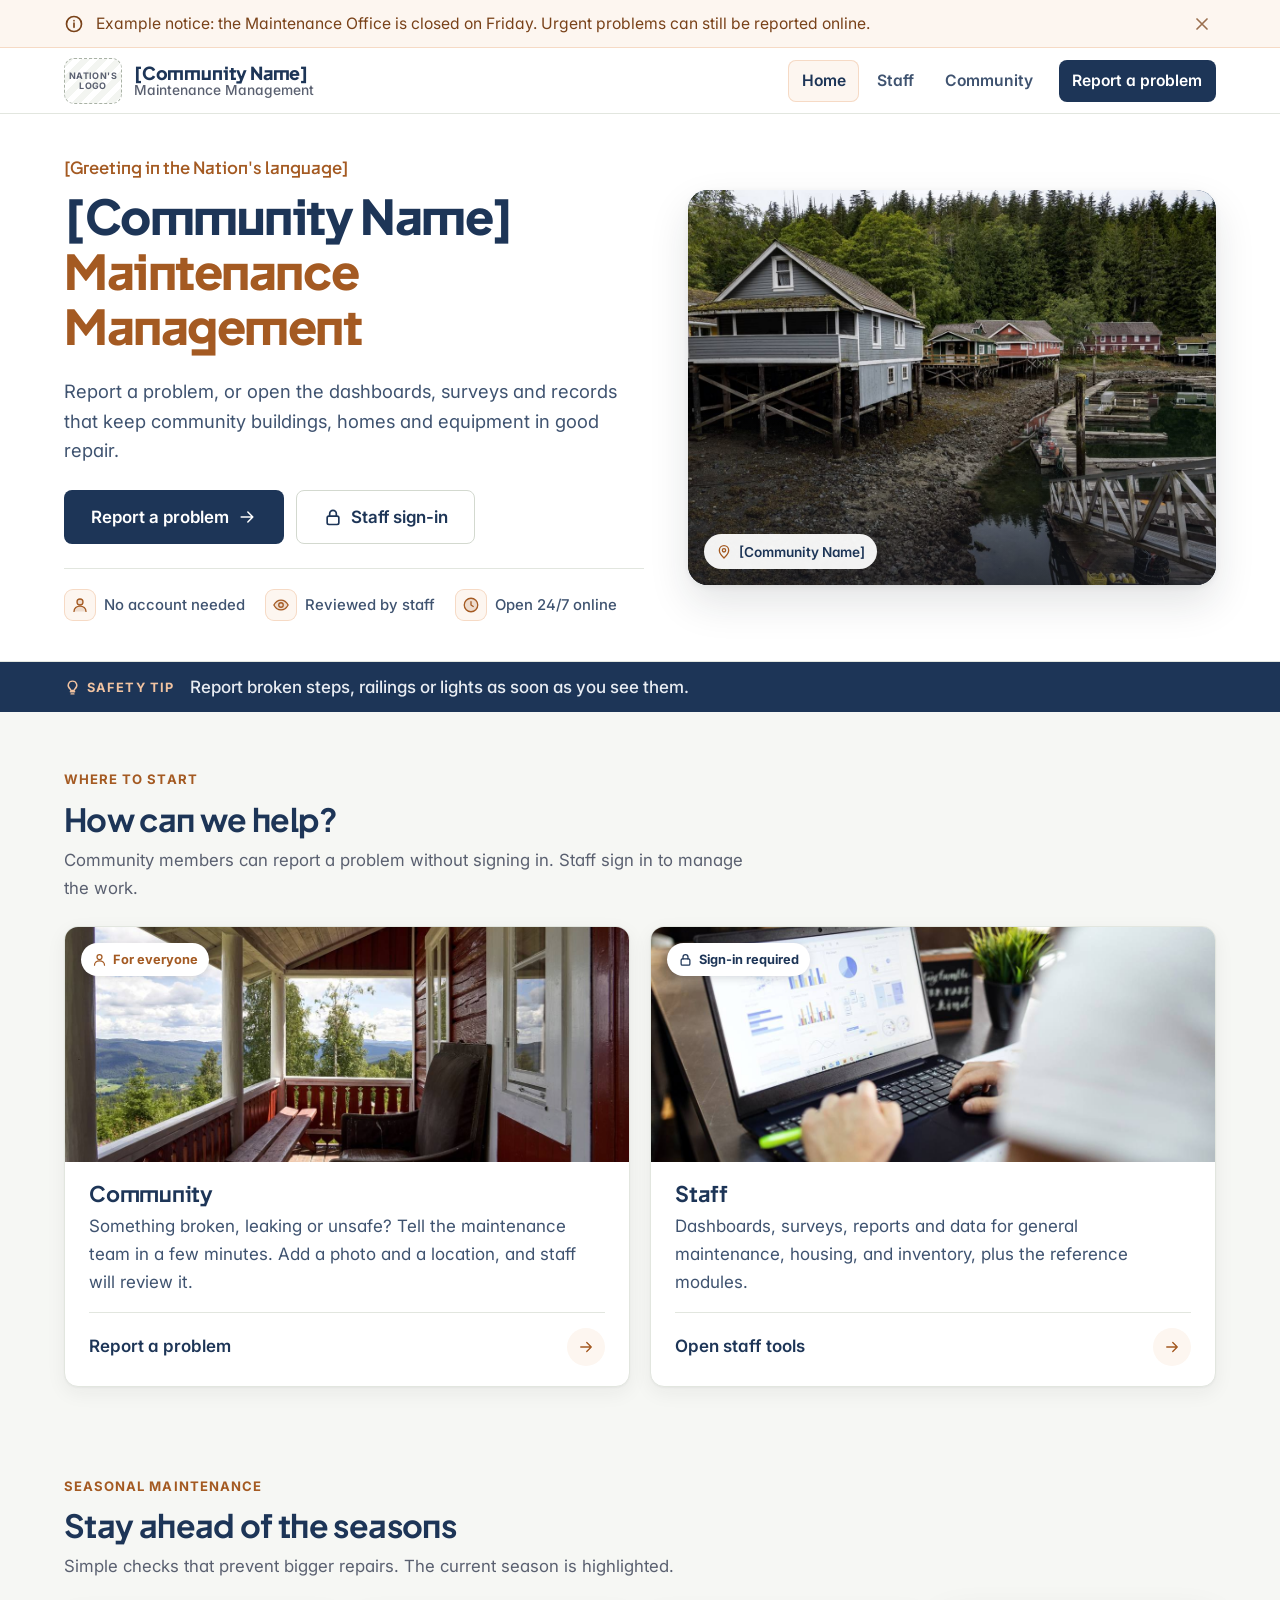
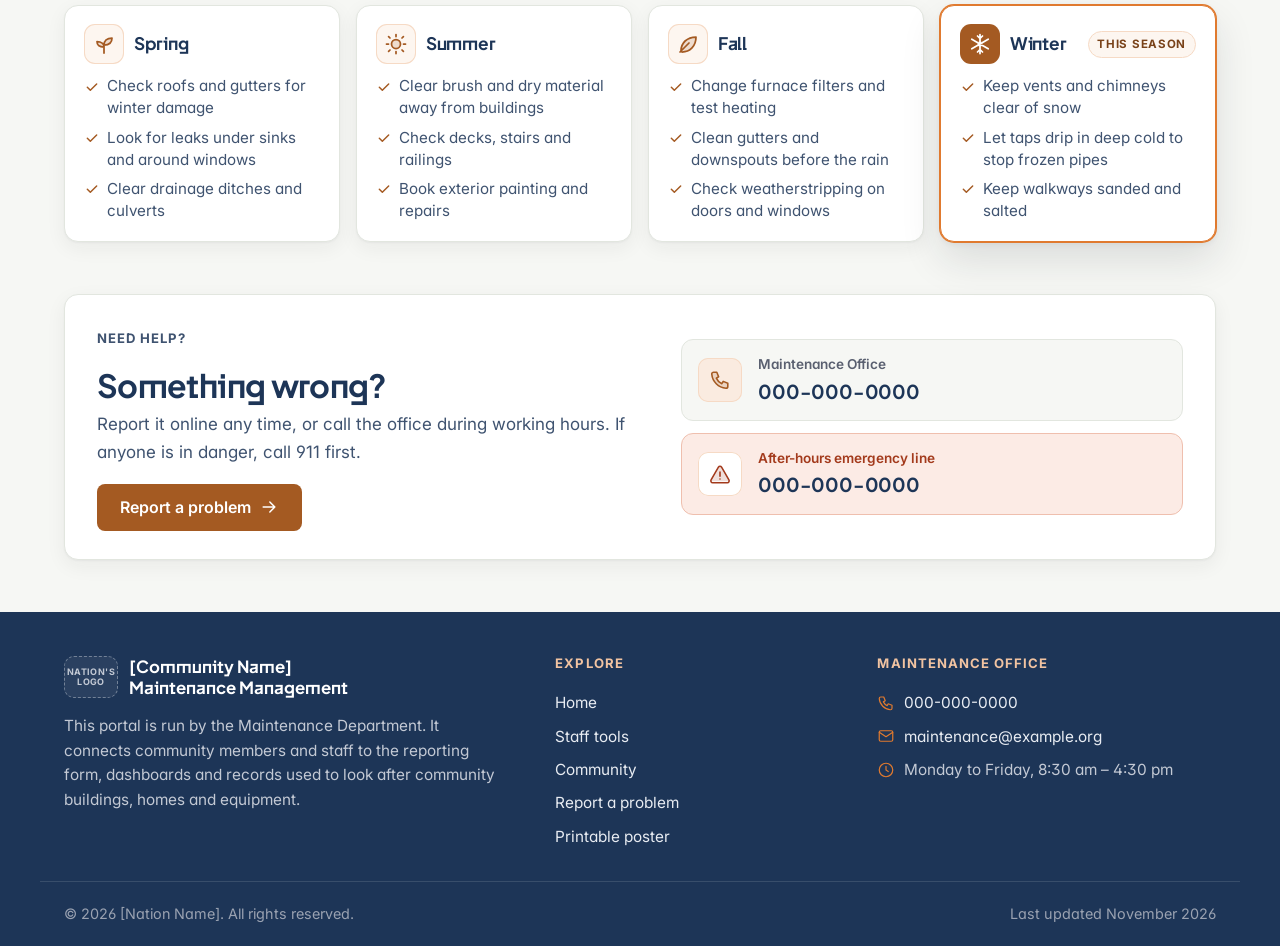
==== index.html @ e3f9cce1 "Add files via upload" ====
<!DOCTYPE html>
<html lang="en-CA">
<head>
  <meta charset="utf-8">
  <meta name="viewport" content="width=device-width, initial-scale=1">
  <title>[Community Name] Maintenance Management | [Nation Name]</title>
  <meta name="description" content="Report a problem, or open the maintenance dashboards, surveys and records.">
  <meta name="theme-color" content="#1d3557">
  <meta property="og:type" content="website">
  <meta property="og:title" content="[Community Name] Maintenance Management | [Nation Name]">
  <meta property="og:description" content="Report a problem, or open the maintenance dashboards, surveys and records.">
  <meta property="og:image" content="images/og.png">
  <meta name="twitter:card" content="summary_large_image">
  <link rel="preconnect" href="https://fonts.googleapis.com">
  <link rel="preconnect" href="https://fonts.gstatic.com" crossorigin>
  <link href="https://fonts.googleapis.com/css2?family=Inter:wght@400;500;600;700&family=Plus+Jakarta+Sans:wght@600;700;800&display=swap" rel="stylesheet">
  <link rel="icon" type="image/svg+xml" href="images/favicon.svg">
  <link rel="icon" type="image/png" sizes="32x32" href="images/favicon-32.png">
  <link rel="apple-touch-icon" href="images/apple-touch-icon.png">
  <link rel="manifest" href="manifest.webmanifest">
  <meta name="apple-mobile-web-app-capable" content="yes">
  <meta name="apple-mobile-web-app-title" content="Maintenance">
  <link rel="stylesheet" href="css/style.css?v=3">
  <script src="js/config.js?v=3"></script>
  <script src="js/brand.js?v=1"></script>
</head>
<body>
<a class="skip" href="#main">Skip to content</a>
<div id="notice" class="notice" role="status" hidden>
  <div class="wrap"><svg class="icon" viewBox="0 0 24 24" width="20" height="20" fill="none" stroke="currentColor" stroke-width="2" stroke-linecap="round" stroke-linejoin="round" aria-hidden="true"><circle cx="12" cy="12" r="9"/><path d="M12 11v5M12 8v.01"/></svg><span class="notice-text"></span><a class="notice-more" href="#">More details</a><button class="notice-close" type="button" aria-label="Close notice"><svg class="icon" viewBox="0 0 24 24" width="18" height="18" fill="none" stroke="currentColor" stroke-width="2" stroke-linecap="round" stroke-linejoin="round" aria-hidden="true"><path d="M6 6l12 12M18 6L6 18"/></svg></button></div>
</div>
<header class="site-header">
  <div class="header-inner">
    <a class="brand" href="index.html"><span class="logo-slot" data-logo><span>Nation's<br>logo</span></span><span class="brand-text"><strong data-site="community">[Community Name]</strong><small data-site="siteName">Maintenance Management</small></span></a>
    <nav class="nav" id="site-nav" aria-label="Main">
      <a href="index.html" aria-current="page">Home</a><a href="staff.html">Staff</a><a href="community.html">Community</a>
      <a class="nav-report" href="#" data-report>Report a problem</a>
    </nav>
    <button class="nav-toggle" aria-controls="site-nav" aria-expanded="false"><svg class="icon" viewBox="0 0 24 24" width="20" height="20" fill="none" stroke="currentColor" stroke-width="2" stroke-linecap="round" stroke-linejoin="round" aria-hidden="true"><path d="M4 7h16M4 12h16M4 17h16"/></svg>Menu</button>
  </div>
</header>
<main id="main">
<section class="hero">
  <div class="wrap hero-grid">
    <div>
      <p class="greeting" data-site="greeting" data-optional="greeting"></p>
      <h1><span data-site="community">[Community Name]</span> <span class="accent" data-site="siteName">Maintenance Management</span></h1>
      <p class="lead">Report a problem, or open the dashboards, surveys and records that keep community buildings, homes and equipment in good repair.</p>
      <div class="hero-actions">
        <a class="btn btn-lg" href="community.html">Report a problem <svg class="icon" viewBox="0 0 24 24" width="18" height="18" fill="none" stroke="currentColor" stroke-width="1.8" stroke-linecap="round" stroke-linejoin="round" aria-hidden="true"><path d="M5 12h14M13 6l6 6-6 6"/></svg></a>
        <a class="btn btn-outline btn-lg" href="staff.html"><svg class="icon" viewBox="0 0 24 24" width="16" height="16" fill="none" stroke="currentColor" stroke-width="2" stroke-linecap="round" stroke-linejoin="round" aria-hidden="true"><rect x="5" y="11" width="14" height="10" rx="2"/><path d="M8 11V8a4 4 0 0 1 8 0v3"/></svg> Staff sign-in</a>
      </div>
      <ul class="hero-meta">
        <li><span class="mi"><svg class="icon duo" viewBox="0 0 24 24" width="18" height="18" fill="none" stroke="currentColor" stroke-width="1.75" stroke-linecap="round" stroke-linejoin="round" aria-hidden="true"><g class="duo-fill" fill="currentColor" stroke="none"><circle cx="12" cy="8" r="4"/><path d="M4 20.5c0-4.1 3.6-7 8-7s8 2.9 8 7z"/></g><circle cx="12" cy="8" r="4"/><path d="M4 20.5c0-4.1 3.6-7 8-7s8 2.9 8 7"/></svg></span>No account needed</li>
        <li><span class="mi"><svg class="icon duo" viewBox="0 0 24 24" width="18" height="18" fill="none" stroke="currentColor" stroke-width="1.75" stroke-linecap="round" stroke-linejoin="round" aria-hidden="true"><g class="duo-fill" fill="currentColor" stroke="none"><path d="M2.5 12S6 5.5 12 5.5 21.5 12 21.5 12 18 18.5 12 18.5 2.5 12 2.5 12z"/></g><path d="M2.5 12S6 5.5 12 5.5 21.5 12 21.5 12 18 18.5 12 18.5 2.5 12 2.5 12z"/><circle cx="12" cy="12" r="3"/></svg></span>Reviewed by staff</li>
        <li><span class="mi"><svg class="icon duo" viewBox="0 0 24 24" width="18" height="18" fill="none" stroke="currentColor" stroke-width="1.75" stroke-linecap="round" stroke-linejoin="round" aria-hidden="true"><g class="duo-fill" fill="currentColor" stroke="none"><circle cx="12" cy="12" r="9"/></g><circle cx="12" cy="12" r="9"/><path d="M12 7.5V12l3 2"/></svg></span>Open 24/7 online</li>
      </ul>
    </div>
    <div class="hero-photo"><img class="slide" src="images/hero-1.jpg" alt="" width="1600" height="900"><img class="slide" src="images/hero-2.jpg" alt="" width="1600" height="900" loading="lazy"><img class="slide" src="images/hero-3.jpg" alt="" width="1600" height="900" loading="lazy"><img class="slide" src="images/hero-4.jpg" alt="" width="1600" height="900" loading="lazy"><img class="slide" src="images/hero-5.jpg" alt="" width="1600" height="900" loading="lazy"><span class="photo-tag"><svg class="icon" viewBox="0 0 24 24" width="16" height="16" fill="none" stroke="currentColor" stroke-width="2" stroke-linecap="round" stroke-linejoin="round" aria-hidden="true"><path d="M12 21s-7-6.2-7-11.5A7 7 0 0 1 19 9.5C19 14.8 12 21 12 21z"/><circle cx="12" cy="9.5" r="2.5"/></svg><span data-site="community">[Community Name]</span></span></div>
  </div>
</section>
<div class="tipbar" aria-live="polite"><div class="wrap ticker"><span class="ticker-label"><svg class="icon" viewBox="0 0 24 24" width="17" height="17" fill="none" stroke="currentColor" stroke-width="2" stroke-linecap="round" stroke-linejoin="round" aria-hidden="true"><path d="M9 18h6M10 21h4M12 3a6 6 0 0 0-3.5 10.9c.6.5 1 1.2 1 2.1h5c0-.9.4-1.6 1-2.1A6 6 0 0 0 12 3z"/></svg> Safety tip</span><span class="ticker-text"></span></div></div>

<section class="section">
  <div class="wrap">
    <div class="section-head">
      <p class="kicker">Where to start</p>
      <h2>How can we help?</h2>
      <p>Community members can report a problem without signing in. Staff sign in to manage the work.</p>
    </div>
    <div class="door-grid">
      <a class="door" href="community.html" data-reveal>
        <div class="door-photo"><img src="images/community.jpg" alt="" width="1200" height="600" loading="lazy"><span class="pill"><svg class="icon" viewBox="0 0 24 24" width="16" height="16" fill="none" stroke="currentColor" stroke-width="2" stroke-linecap="round" stroke-linejoin="round" aria-hidden="true"><circle cx="12" cy="8" r="4"/><path d="M4 21c0-4 3.6-7 8-7s8 3 8 7"/></svg> For everyone</span></div>
        <div class="door-body">
          <h3>Community</h3>
          <p>Something broken, leaking or unsafe? Tell the maintenance team in a few minutes. Add a photo and a location, and staff will review it.</p>
          <span class="door-cta">Report a problem <span class="arrow"><svg class="icon" viewBox="0 0 24 24" width="18" height="18" fill="none" stroke="currentColor" stroke-width="1.8" stroke-linecap="round" stroke-linejoin="round" aria-hidden="true"><path d="M5 12h14M13 6l6 6-6 6"/></svg></span></span>
        </div>
      </a>
      <a class="door" href="staff.html" data-reveal>
        <div class="door-photo"><img src="images/staff.jpg" alt="" width="1200" height="600" loading="lazy"><span class="pill locked"><svg class="icon" viewBox="0 0 24 24" width="16" height="16" fill="none" stroke="currentColor" stroke-width="2" stroke-linecap="round" stroke-linejoin="round" aria-hidden="true"><rect x="5" y="11" width="14" height="10" rx="2"/><path d="M8 11V8a4 4 0 0 1 8 0v3"/></svg> Sign-in required</span></div>
        <div class="door-body">
          <h3>Staff</h3>
          <p>Dashboards, surveys, reports and data for general maintenance, housing, and inventory, plus the reference modules.</p>
          <span class="door-cta">Open staff tools <span class="arrow"><svg class="icon" viewBox="0 0 24 24" width="18" height="18" fill="none" stroke="currentColor" stroke-width="1.8" stroke-linecap="round" stroke-linejoin="round" aria-hidden="true"><path d="M5 12h14M13 6l6 6-6 6"/></svg></span></span>
        </div>
      </a>
    </div>
  </div>
</section>
<section class="section tight">
  <div class="wrap">
    <div class="section-head">
      <p class="kicker">Seasonal maintenance</p>
      <h2>Stay ahead of the seasons</h2>
      <p>Simple checks that prevent bigger repairs. The current season is highlighted.</p>
    </div>
    <div class="season-grid" id="seasons"></div>
  </div>
</section>
<section class="section contact-section">
  <div class="wrap">
    <div class="contact-panel" data-reveal>
      <div>
        <p class="kicker">Need help?</p>
        <h2>Something wrong?</h2>
        <p>Report it online any time, or call the office during working hours. If anyone is in danger, call 911 first.</p>
        <a class="btn btn-green" href="#" data-report>Report a problem <svg class="icon" viewBox="0 0 24 24" width="18" height="18" fill="none" stroke="currentColor" stroke-width="1.8" stroke-linecap="round" stroke-linejoin="round" aria-hidden="true"><path d="M5 12h14M13 6l6 6-6 6"/></svg></a>
      </div>
      <div class="contact-list">
        <a class="call" href="#" data-tel="officePhone"><span class="badge"><svg class="icon duo" viewBox="0 0 24 24" width="22" height="22" fill="none" stroke="currentColor" stroke-width="1.75" stroke-linecap="round" stroke-linejoin="round" aria-hidden="true"><g class="duo-fill" fill="currentColor" stroke="none"><path d="M5 3.5h3.5l2 5-2.5 1.5a11 11 0 0 0 6 6l1.5-2.5 5 2V19a2 2 0 0 1-2 2A17 17 0 0 1 3 5.5a2 2 0 0 1 2-2z"/></g><path d="M5 3.5h3.5l2 5-2.5 1.5a11 11 0 0 0 6 6l1.5-2.5 5 2V19a2 2 0 0 1-2 2A17 17 0 0 1 3 5.5a2 2 0 0 1 2-2z"/></svg></span><span><small data-site="officeLabel">Maintenance Office</small><b class="tel-num">000-000-0000</b></span></a>
        <a class="call urgent" href="#" data-tel="emergencyPhone"><span class="badge"><svg class="icon duo" viewBox="0 0 24 24" width="22" height="22" fill="none" stroke="currentColor" stroke-width="1.75" stroke-linecap="round" stroke-linejoin="round" aria-hidden="true"><g class="duo-fill" fill="currentColor" stroke="none"><path d="M12 3.5L21.5 20h-19z"/></g><path d="M10.3 4.5a2 2 0 0 1 3.4 0l8 14A2 2 0 0 1 20 21.5H4a2 2 0 0 1-1.7-3z"/><path d="M12 10v4.5M12 17.5v.01"/></svg></span><span><small>After-hours emergency line</small><b class="tel-num">000-000-0000</b></span></a>
      </div>
    </div>
  </div>
</section>
</main>
<footer class="site-footer">
  <div class="wrap footer-grid">
    <div class="footer-about">
      <div class="footer-brand"><span class="logo-slot sm" data-logo><span>Nation's<br>logo</span></span><strong><span data-site="community">[Community Name]</span><br><span data-site="siteName">Maintenance Management</span></strong></div>
      <p data-site="about">About this portal.</p>
    </div>
    <nav class="footer-nav" aria-label="Footer">
      <h2>Explore</h2>
      <a href="index.html">Home</a>
      <a href="staff.html">Staff tools</a>
      <a href="community.html">Community</a>
      <a href="#" data-report>Report a problem</a>
      <a href="poster.html">Printable poster</a>
    </nav>
    <div class="footer-contact">
      <h2 data-site="officeLabel">Maintenance Office</h2>
      <a href="#" data-tel="officePhone"><svg class="icon" viewBox="0 0 24 24" width="20" height="20" fill="none" stroke="currentColor" stroke-width="1.6" stroke-linecap="round" stroke-linejoin="round" aria-hidden="true"><path d="M5 4h4l2 5-2.5 1.5a11 11 0 0 0 5 5L15 13l5 2v4a2 2 0 0 1-2 2A16 16 0 0 1 3 6a2 2 0 0 1 2-2z"/></svg><span class="tel-num">000-000-0000</span></a>
      <a href="#" data-mail="officeEmail"><svg class="icon" viewBox="0 0 24 24" width="20" height="20" fill="none" stroke="currentColor" stroke-width="1.6" stroke-linecap="round" stroke-linejoin="round" aria-hidden="true"><rect x="3" y="5" width="18" height="14" rx="2"/><path d="M3 7l9 6 9-6"/></svg><span class="mail-text">maintenance@example.org</span></a>
      <span class="row"><svg class="icon" viewBox="0 0 24 24" width="20" height="20" fill="none" stroke="currentColor" stroke-width="1.6" stroke-linecap="round" stroke-linejoin="round" aria-hidden="true"><circle cx="12" cy="12" r="9"/><path d="M12 7v5l3 2"/></svg><span data-site="officeHours">Office hours</span></span>
    </div>
  </div>
  <div class="wrap footer-base">
    <span>&copy; <span data-year>2026</span> <span data-site="nation">[Nation Name]</span>. All rights reserved.</span>
    <span>Last updated <span data-site="lastUpdated">2026</span></span>
  </div>
</footer>
<script src="js/main.js?v=3"></script>
</body>
</html>
---- css/style.css ----
/* Maintenance Management portal
   Palette: navy + amber by default. Set brand.primary and brand.accent in js/config.js to change it. */
:root{
  --navy:#1d3557; --navy-2:#2b4161; --navy-soft:#3f5370;
  /* Brand colours. These defaults are overwritten by brand.accent and brand.primary in js/config.js */
  --navy-hover:#344968;
  --green:#e07a2f; --green-deep:#a45a22; --green-hover:#914f1e; --green-ink:#794219;
  --green-tint:#faebe0; --green-mist:#fdf6f0; --green-line:#f6dac5; --green-light:#f1c3a1; --green-glow:rgba(164,90,34,.35);
  --bg:#f6f7f4; --surface:#ffffff; --ink:#1b1e27; --muted:#5a6070; --line:#e2e6df; --line-2:#d3d9cf;
  --amber:#8a5a00; --amber-bg:#fff4dc; --amber-line:#f0d08a;
  --red:#a33a1c; --red-bg:#fcebe5; --red-line:#efbfae;
  --head:"Plus Jakarta Sans",system-ui,-apple-system,"Segoe UI",sans-serif;
  --body:"Inter",system-ui,-apple-system,"Segoe UI",sans-serif;
  --r:14px; --r-sm:8px;
  --shadow:0 1px 2px rgba(27,30,39,.04),0 6px 20px rgba(27,30,39,.06);
  --shadow-lift:0 2px 6px rgba(27,30,39,.06),0 18px 40px rgba(27,30,39,.12);
}
*,*::before,*::after{box-sizing:border-box}
html{scroll-behavior:smooth;scroll-padding-top:5.5rem}
body{min-height:100vh;display:flex;flex-direction:column;margin:0;background:var(--bg);color:var(--ink);font:400 1.0625rem/1.65 var(--body);-webkit-font-smoothing:antialiased;font-feature-settings:"cv11","ss01"}
h1,h2,h3{font-family:var(--head);line-height:1.15;margin:0 0 .5em;font-weight:700;color:var(--navy);letter-spacing:-.02em}
h1{font-size:clamp(2rem,4vw,3rem);font-weight:800;letter-spacing:-.03em}
h2{font-size:clamp(1.55rem,2.8vw,2rem)}
h3{font-size:1.2rem;letter-spacing:-.01em}
p{margin:0 0 1em;max-width:66ch}
a{color:var(--green-deep);text-underline-offset:3px}
img{max-width:100%;display:block}
:focus-visible{outline:3px solid var(--green);outline-offset:3px;border-radius:4px}
.icon{flex:none;display:inline-block;vertical-align:middle}
.skip{position:absolute;left:-999px;top:0;background:var(--navy);color:#fff;padding:.6rem 1rem;z-index:60;border-radius:0 0 6px 0}
.skip:focus{left:0}
[hidden]{display:none!important}

/* Duotone icons: soft tint behind the line work */
.duo .duo-fill{opacity:.16}
.btn .duo .duo-fill,.tool-panel:hover .duo .duo-fill{opacity:.2}

/* Logo placeholder (swapped for the real logo when config.logo is set) */
.logo-slot{display:grid;place-items:center;width:58px;height:46px;flex:none;border:1.5px dashed #a9b2a6;border-radius:10px;background:repeating-linear-gradient(135deg,#f3f5f1 0 6px,#fff 6px 12px);color:var(--muted);font:700 .56rem/1.1 var(--body);text-transform:uppercase;letter-spacing:.04em;text-align:center}
.logo-slot.sm{width:54px;height:42px;border-color:rgba(255,255,255,.35);background:rgba(255,255,255,.06);color:#c3c9d4}
.logo-img{height:46px;width:auto;max-width:120px;flex:none;object-fit:contain}
.logo-img.sm{height:42px;background:#fff;border-radius:10px;padding:3px}

/* Notice banner */
.notice{font-size:.98rem;border-bottom:1px solid}
.notice .wrap{display:flex;align-items:center;gap:.75rem;padding-top:.6rem;padding-bottom:.6rem}
.notice .icon{width:20px;height:20px}
.notice-text{flex:1}
.notice-more{font-weight:600;white-space:nowrap;color:inherit}
.notice-close{background:none;border:0;color:inherit;cursor:pointer;padding:.25rem;border-radius:6px;display:grid;place-items:center;opacity:.75}
.notice-close:hover{opacity:1;background:rgba(0,0,0,.06)}
.notice-info{background:var(--green-mist);color:var(--green-ink);border-color:var(--green-line)}
.notice-warning{background:var(--amber-bg);color:var(--amber);border-color:var(--amber-line)}
.notice-alert{background:var(--red-bg);color:var(--red);border-color:var(--red-line)}

/* Header */
.site-header{background:rgba(255,255,255,.97);backdrop-filter:saturate(1.4) blur(8px);position:sticky;top:0;z-index:30;border-bottom:1px solid var(--line)}
.header-inner{max-width:1200px;margin:0 auto;padding:.6rem 1.5rem;display:grid;grid-template-columns:auto 1fr;column-gap:1rem;align-items:center}
.brand{display:flex;align-items:center;gap:.75rem;color:var(--navy);text-decoration:none;line-height:1.15}

.brand-text{display:flex;flex-direction:column}
.brand-text strong{font-family:var(--head);font-weight:800;font-size:1.12rem;letter-spacing:-.01em}
.brand-text small{font-size:.86rem;color:var(--muted);font-weight:500}
.nav{display:flex;gap:.25rem;justify-content:flex-end;align-items:center}
.nav a{white-space:nowrap;color:var(--navy-soft);text-decoration:none;padding:.5rem .85rem;border-radius:var(--r-sm);font-weight:600;font-size:.98rem}
.nav a:hover{background:var(--bg);color:var(--navy)}
.nav a[aria-current="page"]{color:var(--navy);background:var(--green-mist);box-shadow:inset 0 0 0 1px var(--green-line)}
.nav .nav-report{background:var(--navy);color:#fff;margin-left:.5rem;box-shadow:none}
.nav .nav-report:hover{background:var(--navy-hover);color:#fff}
.nav-toggle{display:none;justify-self:end;align-items:center;gap:.4rem;background:#fff;border:1px solid var(--line-2);color:var(--navy);padding:.45rem .8rem;border-radius:var(--r-sm);font:inherit;font-weight:600;cursor:pointer}
.nav-toggle .icon{width:20px;height:20px}

/* Layout */
main{flex:1;display:flex;flex-direction:column}
.wrap{max-width:1200px;width:100%;margin:0 auto;padding:0 1.5rem}
.section{padding:3.25rem 0}
.section.tight{padding-top:2rem}
.surface{background:var(--surface);border-top:1px solid var(--line);border-bottom:1px solid var(--line)}
.section-head{margin-bottom:1.5rem;max-width:44rem}
.section-head h2{margin-bottom:.3em}
.section-head p:last-child{color:var(--muted);font-size:1.05rem;margin:0}
.kicker{display:inline-block;margin:0 0 .6rem;font-size:.82rem;font-weight:700;letter-spacing:.08em;text-transform:uppercase;color:var(--green-deep)}

/* Buttons */
.btn{display:inline-flex;align-items:center;justify-content:center;gap:.55rem;background:var(--navy);color:#fff;padding:.8rem 1.35rem;border-radius:var(--r-sm);text-decoration:none;font:600 1rem/1.2 var(--body);border:1px solid transparent;cursor:pointer;position:relative;transition:background .15s,transform .15s,box-shadow .15s}
.btn:hover{background:var(--navy-hover);transform:translateY(-1px)}
.btn .icon{width:20px;height:20px}
.btn-green{background:var(--green-deep)}
.btn-green:hover{background:var(--green-hover)}
.btn-outline{background:#fff;color:var(--navy);border-color:var(--line-2)}
.btn-outline:hover{background:var(--bg);border-color:var(--navy-soft)}
.btn-lg{padding:1rem 1.6rem;font-size:1.06rem}

/* "Link coming soon" note for placeholder links */
.soon{position:absolute;left:50%;bottom:calc(100% + 8px);transform:translateX(-50%);white-space:nowrap;background:var(--navy);color:#fff;font:600 .82rem/1.2 var(--body);padding:.4rem .7rem;border-radius:6px;pointer-events:none;z-index:5}
a:has(.soon){position:relative}

/* Home hero: split layout */
.hero{background:var(--surface);border-bottom:1px solid var(--line)}
.hero-grid{display:grid;grid-template-columns:1.1fr 1fr;gap:2.75rem;align-items:center;padding-top:2.5rem;padding-bottom:2.5rem}
.greeting{font-family:var(--head);font-weight:600;font-size:1.05rem;color:var(--green-deep);margin:0 0 .35rem}
.hero .lead{font-size:1.15rem;line-height:1.6;color:var(--navy-soft);margin:0 0 1.5rem;max-width:34em}
.hero h1 .accent{display:block;color:var(--green-deep)}
.hero-actions{display:flex;flex-wrap:wrap;gap:.75rem}
.hero-meta{display:flex;flex-wrap:wrap;gap:.6rem 1.25rem;margin:1.5rem 0 0;padding:1.25rem 0 0;border-top:1px solid var(--line);list-style:none;color:var(--navy-soft);font-size:.93rem;font-weight:500}
.hero-meta li{display:flex;align-items:center;gap:.5rem}
.mi{display:grid;place-items:center;width:32px;height:32px;border-radius:9px;background:var(--green-mist);color:var(--green-deep);box-shadow:inset 0 0 0 1px var(--green-line)}
.hero-photo{position:relative;aspect-ratio:4/3;border-radius:20px;overflow:hidden;background:var(--navy);box-shadow:var(--shadow-lift)}
.hero-photo .slide{position:absolute;inset:0;width:100%;height:100%;object-fit:cover;opacity:0;transform:scale(1.04);transition:opacity 1.6s ease-in-out,transform 8s linear}
.hero-photo .slide.active{opacity:1;transform:scale(1)}
.hero-photo::after{content:"";position:absolute;inset:auto 0 0 0;height:45%;background:linear-gradient(to top,rgba(27,30,39,.55),transparent);pointer-events:none}
.photo-tag{position:absolute;left:1rem;bottom:1rem;z-index:2;display:inline-flex;align-items:center;gap:.4rem;background:rgba(255,255,255,.94);color:var(--navy);font-size:.85rem;font-weight:600;padding:.4rem .75rem;border-radius:999px}
.photo-tag .icon{width:16px;height:16px;color:var(--green-deep)}

/* Safety tip strip */
.tipbar{background:var(--navy);color:#e8ecf2}
.tipbar .wrap{display:flex;align-items:center;gap:1rem;padding-top:.7rem;padding-bottom:.7rem}
.ticker-label{flex:none;display:inline-flex;align-items:center;gap:.4rem;font-size:.8rem;font-weight:700;letter-spacing:.08em;text-transform:uppercase;color:var(--green-light)}
.ticker-label .icon{width:17px;height:17px}
.ticker-text{font-weight:500;transition:opacity .4s,transform .4s}
.ticker-text.out{opacity:0;transform:translateY(5px)}
.tipcard{display:flex;align-items:center;gap:1rem;padding:.85rem 1.2rem;background:var(--navy);color:#e8ecf2;border-radius:var(--r);margin:0 0 1.25rem}

/* Inner page header (light, with a framed photo) */
.page-head{background:var(--surface);border-bottom:1px solid var(--line)}
.page-head .wrap{display:grid;grid-template-columns:1.4fr .8fr;gap:2.5rem;align-items:center;padding-top:1.75rem;padding-bottom:1.75rem}
.crumbs{display:flex;gap:.4rem;align-items:center;font-size:.9rem;color:var(--muted);margin:0 0 .6rem;padding:0;list-style:none}
.crumbs a{color:var(--muted);text-decoration:none}
.crumbs a:hover{color:var(--navy);text-decoration:underline}
.crumbs li+li::before{content:"/";margin-right:.4rem;color:var(--line-2)}
.page-head h1{margin-bottom:.35em}
.page-head .lead{font-size:1.15rem;color:var(--navy-soft);margin:0}
.page-photo{border-radius:16px;overflow:hidden;aspect-ratio:16/9;box-shadow:var(--shadow)}
.page-photo img{width:100%;height:100%;object-fit:cover}

/* Home: door cards with photos */
.door-grid{display:grid;grid-template-columns:repeat(2,1fr);gap:1.25rem}
.door{display:flex;flex-direction:column;background:var(--surface);border:1px solid var(--line);border-radius:var(--r);overflow:hidden;text-decoration:none;color:var(--ink);box-shadow:var(--shadow);transition:transform .2s,box-shadow .2s,border-color .2s}
.door:hover{transform:translateY(-4px);box-shadow:var(--shadow-lift);border-color:var(--line-2)}
.door-photo{position:relative;aspect-ratio:12/5;overflow:hidden;background:var(--navy)}
.door-photo img{width:100%;height:100%;object-fit:cover;transition:transform .6s ease}
.door:hover .door-photo img{transform:scale(1.04)}
.door-photo .pill{position:absolute;top:1rem;left:1rem}
.door-body{display:flex;flex-direction:column;flex:1;padding:1.25rem 1.5rem 1.25rem}
.door h3{font-size:1.35rem;margin-bottom:.3rem}
.door p{color:var(--navy-soft);margin-bottom:1rem}
.door-cta{margin-top:auto;display:flex;align-items:center;justify-content:space-between;padding-top:.9rem;border-top:1px solid var(--line);font-weight:600;color:var(--navy)}
.door-cta .arrow{display:grid;place-items:center;width:38px;height:38px;border-radius:50%;background:var(--green-mist);color:var(--green-deep);transition:background .2s,color .2s,transform .2s}
.door:hover .door-cta .arrow{background:var(--navy);color:#fff;transform:translateX(3px)}
.pill{display:inline-flex;align-items:center;gap:.35rem;font-size:.8rem;font-weight:700;padding:.35rem .7rem;border-radius:999px;background:#fff;color:var(--green-deep);box-shadow:0 2px 8px rgba(27,30,39,.15)}
.pill.locked{color:var(--navy)}
.pill .icon{width:15px;height:15px}

/* Contact panel */
.contact-panel{display:grid;grid-template-columns:1.1fr 1fr;gap:2rem;align-items:center;background:var(--surface);border:1px solid var(--line);border-radius:var(--r);padding:1.75rem 2rem;box-shadow:var(--shadow)}
.contact-panel h2{margin-bottom:.35rem}
.contact-panel p{color:var(--navy-soft);margin:0 0 1.1rem}
.contact-list{display:grid;gap:.75rem}
.call{display:flex;align-items:center;gap:1rem;padding:.8rem 1rem;border-radius:12px;border:1px solid var(--line);background:var(--bg);color:var(--navy);text-decoration:none;transition:border-color .15s,background .15s}
.call:hover{border-color:var(--line-2);background:#fff}
.call .badge{display:grid;place-items:center;width:44px;height:44px;border-radius:10px;background:var(--green-tint);color:var(--green-deep);flex:none}
.call .badge{box-shadow:inset 0 0 0 1px var(--green-line)}
.call small{display:block;font-size:.85rem;font-weight:600;color:var(--muted)}
.call b{font-family:var(--head);font-size:1.2rem;font-weight:700;letter-spacing:-.01em}
.call.urgent{background:var(--red-bg);border-color:var(--red-line)}
.call.urgent .badge{background:#fff;color:var(--red)}
.call.urgent small{color:var(--red)}

/* Staff: service tool cards with view tabs */
.signin-note{display:flex;gap:.8rem;align-items:flex-start;padding:.85rem 1.1rem;background:var(--surface);border:1px solid var(--line);border-radius:var(--r-sm);color:var(--navy-soft);margin:0 0 1.25rem;max-width:none}
.signin-note .icon{color:var(--green-deep);margin-top:.2rem;width:20px;height:20px}
.jump{display:flex;flex-wrap:wrap;gap:.5rem;margin-bottom:1.25rem}
.jump a{padding:.45rem .95rem;border:1px solid var(--line-2);border-radius:999px;background:#fff;color:var(--navy);text-decoration:none;font-weight:600;font-size:.95rem}
.jump a:hover{border-color:var(--navy-soft)}
.tool-grid{display:grid;grid-template-columns:repeat(2,1fr);gap:1.25rem}
.tool-card{display:flex;flex-direction:column;background:var(--surface);border:1px solid var(--line);border-radius:var(--r);box-shadow:var(--shadow);overflow:hidden}
.tool-head{position:relative;display:grid;grid-template-columns:auto 1fr;gap:1rem;align-items:start;padding:1.35rem 1.4rem 1rem}
.tool-head h3{font-size:1.2rem;margin-bottom:.25rem;padding-right:2.5rem}
.svc-icon{display:grid;place-items:center;width:52px;height:52px;border-radius:14px;background:linear-gradient(145deg,var(--green-mist),var(--green-tint));color:var(--green-deep);box-shadow:inset 0 0 0 1px var(--green-line),0 4px 10px -4px var(--green-glow)}
.tool-head p{margin:0;color:var(--navy-soft);font-size:.98rem;line-height:1.5}
.lock{position:absolute;top:1.25rem;right:1.25rem;display:grid;place-items:center;width:34px;height:34px;border-radius:50%;background:var(--bg);border:1px solid var(--line);color:var(--navy-soft)}
.tool-tabs{display:flex;flex-wrap:wrap;gap:.35rem;padding:0 1.4rem 1rem}
.tool-tabs button{font:600 .9rem/1.2 var(--body);color:var(--navy-soft);background:#fff;border:1px solid var(--line-2);border-radius:999px;padding:.4rem .85rem;cursor:pointer}
.tool-tabs button:hover{border-color:var(--navy-soft)}
.tool-tabs button[aria-selected="true"]{background:var(--navy);border-color:var(--navy);color:#fff}
.tool-panel{display:flex;align-items:center;gap:1rem;margin-top:auto;padding:.95rem 1.4rem;background:var(--bg);border-top:1px solid var(--line);text-decoration:none;color:var(--navy);transition:background .15s}
.tool-panel:hover{background:var(--green-mist)}
.icon-badge{display:grid;place-items:center;width:46px;height:46px;border-radius:12px;background:#fff;border:1px solid var(--line);color:var(--navy);flex:none}
.tool-copy{flex:1}
.tool-copy strong{display:block;font-family:var(--head);font-size:1.05rem}
.tool-copy span{display:block;color:var(--muted);font-size:.96rem;line-height:1.45}
.go{display:grid;place-items:center;width:38px;height:38px;border-radius:50%;background:var(--navy);color:#fff;flex:none;transition:transform .15s}
.tool-panel:hover .go{transform:translateX(3px)}

/* Community */
.report-panel{display:grid;grid-template-columns:1.3fr 1fr;gap:2rem;align-items:start}
.report-card{background:var(--surface);border:1px solid var(--line);border-radius:var(--r);padding:1.6rem 1.75rem;box-shadow:var(--shadow)}
.check{list-style:none;margin:0 0 1.4rem;padding:0;display:grid;gap:.55rem}
.check li{display:flex;gap:.7rem;align-items:flex-start}
.check .icon{color:var(--green-deep);margin-top:.1rem}
.urgent-box{background:var(--red-bg);border:1px solid var(--red-line);border-radius:var(--r);padding:1.5rem}
.urgent-box h3{color:var(--red);display:flex;align-items:center;gap:.5rem}
.urgent-box p{color:#5b3426;margin-bottom:1.1rem}
.urgent-box a{display:flex;align-items:center;gap:.6rem;font-weight:700;color:var(--red);text-decoration:none;font-size:1.05rem;padding:.35rem 0}
.urgent-box a:hover{text-decoration:underline}
.urgent-box .icon{width:20px;height:20px}
.steps{list-style:none;margin:0;padding:0;display:grid;grid-template-columns:repeat(4,1fr);gap:1.25rem;counter-reset:step}
.steps li{counter-increment:step;background:var(--bg);border:1px solid var(--line);border-radius:var(--r);padding:1.2rem 1.2rem}
.steps li::before{content:counter(step,decimal-leading-zero);display:block;font-family:var(--head);font-weight:800;font-size:1.35rem;color:var(--green-deep);margin-bottom:.35rem;letter-spacing:-.02em}
.steps h3{margin-bottom:.35rem;font-size:1.1rem}
.steps p{margin:0;font-size:.98rem;line-height:1.55;color:var(--navy-soft)}

/* Footer */
.site-footer{background:var(--navy);color:#c3c9d4;padding:2.75rem 0 1.25rem;font-size:.96rem}
.footer-grid{display:grid;grid-template-columns:1.6fr 1fr 1.2fr;gap:2.5rem;padding-bottom:1.75rem}
.footer-brand{display:flex;align-items:center;gap:.7rem;margin-bottom:1rem}

.footer-brand strong{font-family:var(--head);color:#fff;font-size:1.05rem;line-height:1.25}
.site-footer h2{font:700 .82rem/1.2 var(--body);letter-spacing:.08em;text-transform:uppercase;color:var(--green-light);margin:0 0 .9rem}
.site-footer p{margin:0;max-width:44ch;line-height:1.6}
.site-footer a{color:#e8ecf2;text-decoration:none}
.footer-nav a,.footer-contact a,.footer-contact span.row{display:flex;align-items:center;gap:.55rem;padding:.25rem 0}
.footer-contact .icon{width:18px;height:18px;color:var(--green)}
.site-footer a:hover{color:#fff;text-decoration:underline;text-decoration-color:var(--green)}
.footer-base{display:flex;flex-wrap:wrap;justify-content:space-between;gap:.5rem;border-top:1px solid rgba(255,255,255,.12);padding-top:1.25rem;font-size:.9rem;color:#9aa2b1}

/* Scroll reveal (added by main.js; content is visible without it) */
.reveal{opacity:0;transform:translateY(14px);transition:opacity .6s ease,transform .6s ease}
.reveal.in{opacity:1;transform:none}

/* Responsive */
@media (max-width:980px){
  .header-inner{grid-template-columns:1fr auto}
  .nav-toggle{display:inline-flex}
  .nav{display:none;grid-column:1/-1;flex-direction:column;align-items:stretch;padding-top:.75rem}
  .nav.open{display:flex}
  .nav .nav-report{margin:.4rem 0 0;text-align:center}
  .hero-grid,.page-head .wrap{grid-template-columns:1fr;gap:2rem}
  .hero-photo{aspect-ratio:16/9}
  .page-photo{display:none}
  .steps{grid-template-columns:repeat(2,1fr)}
  .contact-panel,.report-panel{grid-template-columns:1fr;gap:1.75rem}
  .tool-grid{grid-template-columns:1fr}
  .footer-grid{grid-template-columns:1fr 1fr}
  .footer-about{grid-column:1/-1}
}
@media (max-width:640px){
  .section{padding:3rem 0}
  .hero-grid{padding-top:2.25rem;padding-bottom:2.25rem}
  .hero-actions .btn{flex:1 1 100%}
  .door-grid,.steps,.footer-grid{grid-template-columns:1fr}
  .contact-panel,.report-card{padding:1.5rem}
  .tipbar .wrap,.tipcard{flex-direction:column;align-items:flex-start;gap:.35rem}
  .brand-text strong{font-size:1rem}
  .brand-text small{font-size:.8rem}
  .logo-slot{width:52px;height:40px}
  .notice .wrap{align-items:flex-start}
}
@media (prefers-reduced-motion:reduce){
  html{scroll-behavior:auto}
  .hero-photo .slide,.reveal,.door,.door-photo img,.btn,.ticker-text{transition:none}
  .reveal{opacity:1;transform:none}
}

/* Print: clean, ink-friendly pages (handy for posting the Community page) */
@media print{
  .site-header,.notice,.tipbar,.tipcard,.hero-photo,.page-photo,.door-photo,.site-footer,.nav-toggle,.btn{display:none!important}
  body{background:#fff;color:#000;font-size:11pt}
  .section,.hero-grid,.page-head .wrap{padding:1rem 0}
  .report-card,.urgent-box,.steps li,.door,.contact-panel{box-shadow:none;border:1px solid #999;break-inside:avoid}
  a[data-tel]::after{content:""}
  .reveal{opacity:1!important;transform:none!important}
}
.contact-section{padding-top:0}

/* Seasonal maintenance tips */
.season-grid{display:grid;grid-template-columns:repeat(4,1fr);gap:1rem}
.season{background:var(--surface);border:1px solid var(--line);border-radius:var(--r);padding:1.15rem 1.2rem 1.2rem;box-shadow:var(--shadow);position:relative}
.season header{display:flex;align-items:center;gap:.6rem;margin-bottom:.7rem}
.season h3{margin:0;font-size:1.08rem}
.season-icon{display:grid;place-items:center;width:40px;height:40px;border-radius:11px;background:var(--green-mist);color:var(--green-deep);box-shadow:inset 0 0 0 1px var(--green-line)}
.season ul{list-style:none;margin:0;padding:0;display:grid;gap:.45rem}
.season li{display:flex;gap:.45rem;align-items:flex-start;font-size:.95rem;line-height:1.45;color:var(--navy-soft)}
.season li .icon{color:var(--green-deep);margin-top:.2rem}
.season.now{border-color:var(--green);box-shadow:0 0 0 1px var(--green),var(--shadow-lift)}
.season.now .season-icon{background:var(--green-deep);color:#fff;box-shadow:none}
.season.now .season-icon .duo-fill{opacity:.25}
.now-tag{margin-left:auto;font-size:.72rem;font-weight:700;letter-spacing:.06em;text-transform:uppercase;color:var(--green-ink);background:var(--green-mist);border:1px solid var(--green-line);padding:.2rem .55rem;border-radius:999px;white-space:nowrap}

/* FAQ */
.faq-wrap{display:grid;grid-template-columns:.8fr 1.4fr;gap:2.5rem;align-items:start}
.faq-wrap .section-head{margin:0}
.faq-list{display:grid;gap:.6rem}
.faq-item{background:var(--surface);border:1px solid var(--line);border-radius:12px;overflow:hidden}
.faq-item[open]{border-color:var(--line-2);box-shadow:var(--shadow)}
.faq-item summary{list-style:none;cursor:pointer;display:flex;align-items:center;justify-content:space-between;gap:1rem;padding:.95rem 1.15rem;font-weight:600;color:var(--navy)}
.faq-item summary::-webkit-details-marker{display:none}
.faq-item summary:hover{background:var(--bg)}
.faq-sign{position:relative;width:22px;height:22px;border-radius:50%;background:var(--green-mist);flex:none}
.faq-sign::before,.faq-sign::after{content:"";position:absolute;left:50%;top:50%;width:10px;height:2px;margin:-1px 0 0 -5px;background:var(--green-deep);border-radius:2px;transition:transform .2s}
.faq-sign::after{transform:rotate(90deg)}
.faq-item[open] .faq-sign::after{transform:rotate(0)}
.faq-a{padding:0 1.15rem 1rem}
.faq-a p{margin:0;color:var(--navy-soft)}

/* Poster promo (Community page) */
.poster-promo{display:flex;align-items:center;gap:1rem;margin-top:1rem;padding:1rem 1.2rem;background:var(--surface);border:1px dashed var(--line-2);border-radius:12px;color:var(--navy-soft);text-decoration:none}
.poster-promo:hover{border-color:var(--green);background:var(--green-mist)}
.poster-promo strong{display:block;color:var(--navy);font-family:var(--head)}
.poster-promo .icon-badge{color:var(--green-deep)}

@media (max-width:980px){
  .season-grid{grid-template-columns:repeat(2,1fr)}
  .faq-wrap{grid-template-columns:1fr;gap:1.25rem}
}
@media (max-width:640px){ .season-grid{grid-template-columns:1fr} }
@media print{ .faq-item{break-inside:avoid} .faq-item .faq-a{display:block} .poster-promo{display:none} }
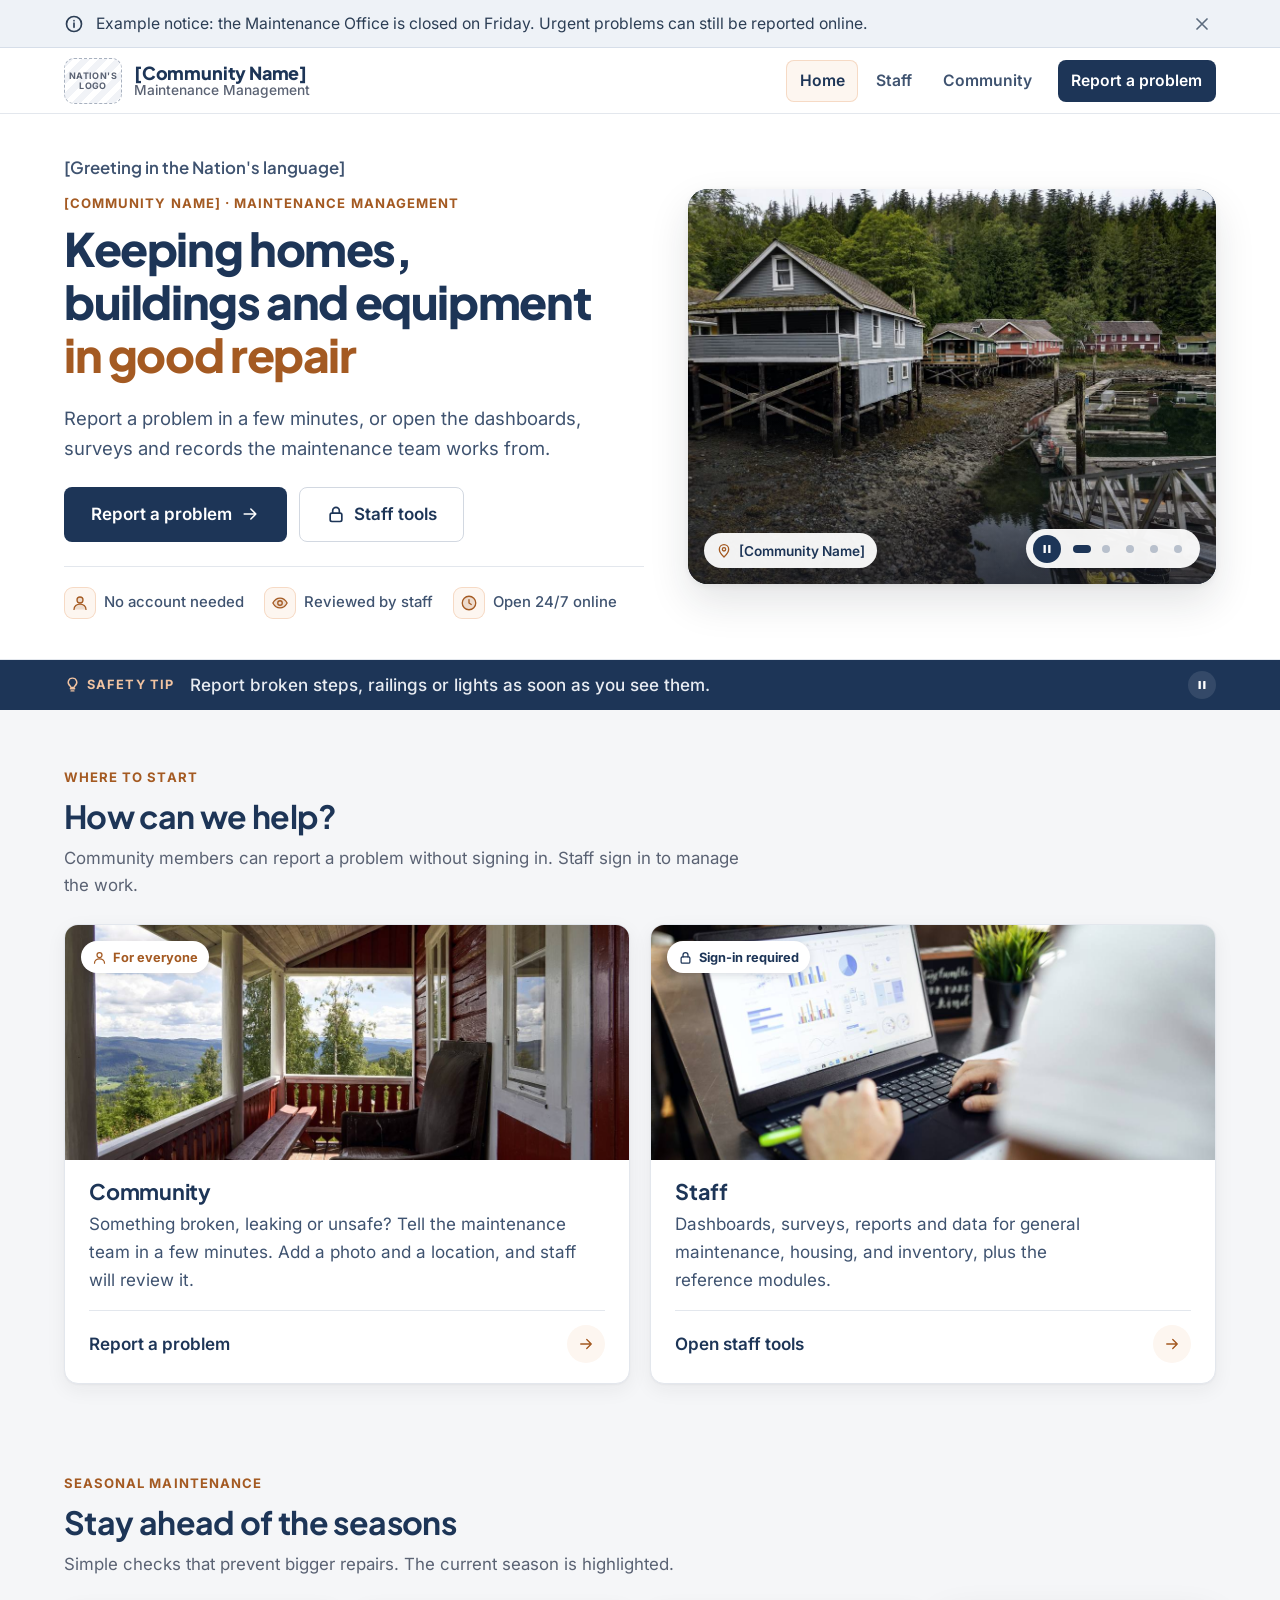
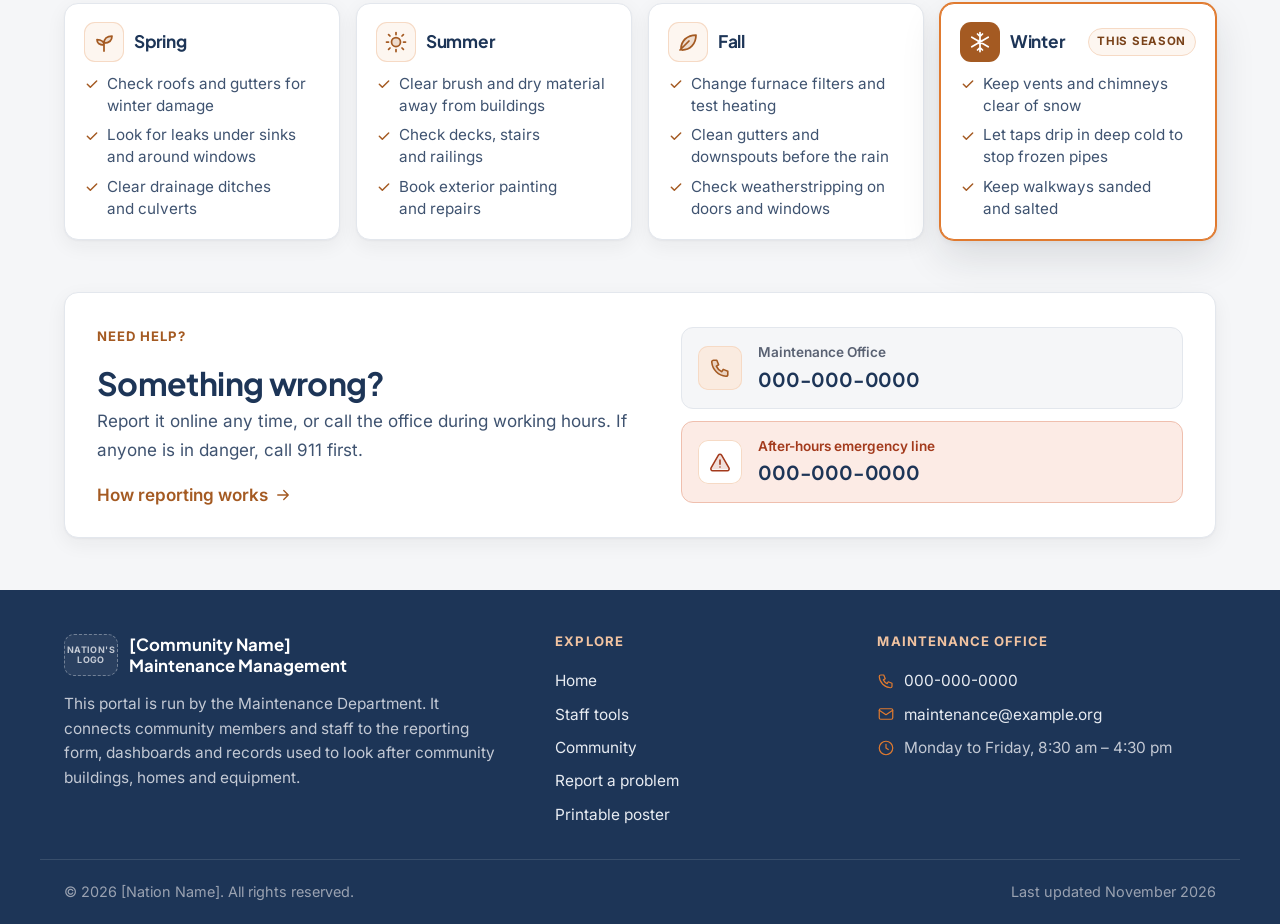
==== commit f747cab3: "Add files via upload" ====
--- a/index.html
+++ b/index.html
@@ -9,32 +9,33 @@
   <meta property="og:type" content="website">
   <meta property="og:title" content="[Community Name] Maintenance Management | [Nation Name]">
   <meta property="og:description" content="Report a problem, or open the maintenance dashboards, surveys and records.">
-  <meta property="og:image" content="images/og.png">
+  <meta property="og:image" content="https://demo.jamesspooner.org/images/og.png">
+  <meta property="og:url" content="https://demo.jamesspooner.org/">
   <meta name="twitter:card" content="summary_large_image">
-  <link rel="preconnect" href="https://fonts.googleapis.com">
-  <link rel="preconnect" href="https://fonts.gstatic.com" crossorigin>
-  <link href="https://fonts.googleapis.com/css2?family=Inter:wght@400;500;600;700&family=Plus+Jakarta+Sans:wght@600;700;800&display=swap" rel="stylesheet">
+  <link rel="preload" href="fonts/inter-latin-400-normal.woff2" as="font" type="font/woff2" crossorigin>
+  <link rel="preload" href="fonts/plus-jakarta-sans-latin-800-normal.woff2" as="font" type="font/woff2" crossorigin>
+  <link rel="stylesheet" href="css/fonts.css?v=1">
   <link rel="icon" type="image/svg+xml" href="images/favicon.svg">
   <link rel="icon" type="image/png" sizes="32x32" href="images/favicon-32.png">
   <link rel="apple-touch-icon" href="images/apple-touch-icon.png">
   <link rel="manifest" href="manifest.webmanifest">
   <meta name="apple-mobile-web-app-capable" content="yes">
   <meta name="apple-mobile-web-app-title" content="Maintenance">
-  <link rel="stylesheet" href="css/style.css?v=3">
-  <script src="js/config.js?v=3"></script>
+  <link rel="stylesheet" href="css/style.css?v=4">
+  <script src="js/config.js?v=4"></script>
   <script src="js/brand.js?v=1"></script>
 </head>
 <body>
 <a class="skip" href="#main">Skip to content</a>
 <div id="notice" class="notice" role="status" hidden>
-  <div class="wrap"><svg class="icon" viewBox="0 0 24 24" width="20" height="20" fill="none" stroke="currentColor" stroke-width="2" stroke-linecap="round" stroke-linejoin="round" aria-hidden="true"><circle cx="12" cy="12" r="9"/><path d="M12 11v5M12 8v.01"/></svg><span class="notice-text"></span><a class="notice-more" href="#">More details</a><button class="notice-close" type="button" aria-label="Close notice"><svg class="icon" viewBox="0 0 24 24" width="18" height="18" fill="none" stroke="currentColor" stroke-width="2" stroke-linecap="round" stroke-linejoin="round" aria-hidden="true"><path d="M6 6l12 12M18 6L6 18"/></svg></button></div>
+  <div class="wrap"><svg class="icon" viewBox="0 0 24 24" width="20" height="20" fill="none" stroke="currentColor" stroke-width="2" stroke-linecap="round" stroke-linejoin="round" aria-hidden="true"><circle cx="12" cy="12" r="9"/><path d="M12 11v5M12 8v.01"/></svg><span class="notice-text"></span><button class="notice-toggle" type="button" aria-expanded="false">More</button><a class="notice-more" href="#">More details</a><button class="notice-close" type="button" aria-label="Close notice"><svg class="icon" viewBox="0 0 24 24" width="18" height="18" fill="none" stroke="currentColor" stroke-width="2" stroke-linecap="round" stroke-linejoin="round" aria-hidden="true"><path d="M6 6l12 12M18 6L6 18"/></svg></button></div>
 </div>
 <header class="site-header">
   <div class="header-inner">
     <a class="brand" href="index.html"><span class="logo-slot" data-logo><span>Nation's<br>logo</span></span><span class="brand-text"><strong data-site="community">[Community Name]</strong><small data-site="siteName">Maintenance Management</small></span></a>
     <nav class="nav" id="site-nav" aria-label="Main">
       <a href="index.html" aria-current="page">Home</a><a href="staff.html">Staff</a><a href="community.html">Community</a>
-      <a class="nav-report" href="#" data-report>Report a problem</a>
+      <a class="nav-report" href="community.html">Report a problem</a>
     </nav>
     <button class="nav-toggle" aria-controls="site-nav" aria-expanded="false"><svg class="icon" viewBox="0 0 24 24" width="20" height="20" fill="none" stroke="currentColor" stroke-width="2" stroke-linecap="round" stroke-linejoin="round" aria-hidden="true"><path d="M4 7h16M4 12h16M4 17h16"/></svg>Menu</button>
   </div>
@@ -44,11 +45,12 @@
   <div class="wrap hero-grid">
     <div>
       <p class="greeting" data-site="greeting" data-optional="greeting"></p>
-      <h1><span data-site="community">[Community Name]</span> <span class="accent" data-site="siteName">Maintenance Management</span></h1>
-      <p class="lead">Report a problem, or open the dashboards, surveys and records that keep community buildings, homes and equipment in good repair.</p>
+      <p class="kicker hero-kicker"><span data-site="community">[Community Name]</span><span class="sep"> · </span><span data-site="siteName">Maintenance Management</span></p>
+      <h1>Keeping homes, buildings and equipment <span class="accent">in good repair</span></h1>
+      <p class="lead">Report a problem in a few minutes, or open the dashboards, surveys and records the maintenance team works from.</p>
       <div class="hero-actions">
         <a class="btn btn-lg" href="community.html">Report a problem <svg class="icon" viewBox="0 0 24 24" width="18" height="18" fill="none" stroke="currentColor" stroke-width="1.8" stroke-linecap="round" stroke-linejoin="round" aria-hidden="true"><path d="M5 12h14M13 6l6 6-6 6"/></svg></a>
-        <a class="btn btn-outline btn-lg" href="staff.html"><svg class="icon" viewBox="0 0 24 24" width="16" height="16" fill="none" stroke="currentColor" stroke-width="2" stroke-linecap="round" stroke-linejoin="round" aria-hidden="true"><rect x="5" y="11" width="14" height="10" rx="2"/><path d="M8 11V8a4 4 0 0 1 8 0v3"/></svg> Staff sign-in</a>
+        <a class="btn btn-outline btn-lg" href="staff.html"><svg class="icon" viewBox="0 0 24 24" width="16" height="16" fill="none" stroke="currentColor" stroke-width="2" stroke-linecap="round" stroke-linejoin="round" aria-hidden="true"><rect x="5" y="11" width="14" height="10" rx="2"/><path d="M8 11V8a4 4 0 0 1 8 0v3"/></svg> Staff tools</a>
       </div>
       <ul class="hero-meta">
         <li><span class="mi"><svg class="icon duo" viewBox="0 0 24 24" width="18" height="18" fill="none" stroke="currentColor" stroke-width="1.75" stroke-linecap="round" stroke-linejoin="round" aria-hidden="true"><g class="duo-fill" fill="currentColor" stroke="none"><circle cx="12" cy="8" r="4"/><path d="M4 20.5c0-4.1 3.6-7 8-7s8 2.9 8 7z"/></g><circle cx="12" cy="8" r="4"/><path d="M4 20.5c0-4.1 3.6-7 8-7s8 2.9 8 7"/></svg></span>No account needed</li>
@@ -56,10 +58,10 @@
         <li><span class="mi"><svg class="icon duo" viewBox="0 0 24 24" width="18" height="18" fill="none" stroke="currentColor" stroke-width="1.75" stroke-linecap="round" stroke-linejoin="round" aria-hidden="true"><g class="duo-fill" fill="currentColor" stroke="none"><circle cx="12" cy="12" r="9"/></g><circle cx="12" cy="12" r="9"/><path d="M12 7.5V12l3 2"/></svg></span>Open 24/7 online</li>
       </ul>
     </div>
-    <div class="hero-photo"><img class="slide" src="images/hero-1.jpg" alt="" width="1600" height="900"><img class="slide" src="images/hero-2.jpg" alt="" width="1600" height="900" loading="lazy"><img class="slide" src="images/hero-3.jpg" alt="" width="1600" height="900" loading="lazy"><img class="slide" src="images/hero-4.jpg" alt="" width="1600" height="900" loading="lazy"><img class="slide" src="images/hero-5.jpg" alt="" width="1600" height="900" loading="lazy"><span class="photo-tag"><svg class="icon" viewBox="0 0 24 24" width="16" height="16" fill="none" stroke="currentColor" stroke-width="2" stroke-linecap="round" stroke-linejoin="round" aria-hidden="true"><path d="M12 21s-7-6.2-7-11.5A7 7 0 0 1 19 9.5C19 14.8 12 21 12 21z"/><circle cx="12" cy="9.5" r="2.5"/></svg><span data-site="community">[Community Name]</span></span></div>
+    <div class="hero-photo"><img class="slide" src="images/hero-1.jpg" alt="" width="1200" height="800" fetchpriority="high"><img class="slide" data-src="images/hero-2.jpg" alt="" width="1200" height="800"><img class="slide" data-src="images/hero-3.jpg" alt="" width="1200" height="800"><img class="slide" data-src="images/hero-4.jpg" alt="" width="1200" height="800"><img class="slide" data-src="images/hero-5.jpg" alt="" width="1200" height="800"><div class="slide-ctrl"><button class="slide-pause" type="button"></button><span class="slide-dots"></span></div><span class="photo-tag"><svg class="icon" viewBox="0 0 24 24" width="16" height="16" fill="none" stroke="currentColor" stroke-width="2" stroke-linecap="round" stroke-linejoin="round" aria-hidden="true"><path d="M12 21s-7-6.2-7-11.5A7 7 0 0 1 19 9.5C19 14.8 12 21 12 21z"/><circle cx="12" cy="9.5" r="2.5"/></svg><span data-site="community">[Community Name]</span></span></div>
   </div>
 </section>
-<div class="tipbar" aria-live="polite"><div class="wrap ticker"><span class="ticker-label"><svg class="icon" viewBox="0 0 24 24" width="17" height="17" fill="none" stroke="currentColor" stroke-width="2" stroke-linecap="round" stroke-linejoin="round" aria-hidden="true"><path d="M9 18h6M10 21h4M12 3a6 6 0 0 0-3.5 10.9c.6.5 1 1.2 1 2.1h5c0-.9.4-1.6 1-2.1A6 6 0 0 0 12 3z"/></svg> Safety tip</span><span class="ticker-text"></span></div></div>
+<div class="tipbar"><div class="wrap ticker"><span class="ticker-label"><svg class="icon" viewBox="0 0 24 24" width="17" height="17" fill="none" stroke="currentColor" stroke-width="2" stroke-linecap="round" stroke-linejoin="round" aria-hidden="true"><path d="M9 18h6M10 21h4M12 3a6 6 0 0 0-3.5 10.9c.6.5 1 1.2 1 2.1h5c0-.9.4-1.6 1-2.1A6 6 0 0 0 12 3z"/></svg> Safety tip</span><span class="ticker-text"></span><button class="ticker-pause" type="button"></button></div></div>
 
 <section class="section">
   <div class="wrap">
@@ -105,7 +107,7 @@
         <p class="kicker">Need help?</p>
         <h2>Something wrong?</h2>
         <p>Report it online any time, or call the office during working hours. If anyone is in danger, call 911 first.</p>
-        <a class="btn btn-green" href="#" data-report>Report a problem <svg class="icon" viewBox="0 0 24 24" width="18" height="18" fill="none" stroke="currentColor" stroke-width="1.8" stroke-linecap="round" stroke-linejoin="round" aria-hidden="true"><path d="M5 12h14M13 6l6 6-6 6"/></svg></a>
+        <a class="more" href="community.html">How reporting works <svg class="icon" viewBox="0 0 24 24" width="18" height="18" fill="none" stroke="currentColor" stroke-width="1.8" stroke-linecap="round" stroke-linejoin="round" aria-hidden="true"><path d="M5 12h14M13 6l6 6-6 6"/></svg></a>
       </div>
       <div class="contact-list">
         <a class="call" href="#" data-tel="officePhone"><span class="badge"><svg class="icon duo" viewBox="0 0 24 24" width="22" height="22" fill="none" stroke="currentColor" stroke-width="1.75" stroke-linecap="round" stroke-linejoin="round" aria-hidden="true"><g class="duo-fill" fill="currentColor" stroke="none"><path d="M5 3.5h3.5l2 5-2.5 1.5a11 11 0 0 0 6 6l1.5-2.5 5 2V19a2 2 0 0 1-2 2A17 17 0 0 1 3 5.5a2 2 0 0 1 2-2z"/></g><path d="M5 3.5h3.5l2 5-2.5 1.5a11 11 0 0 0 6 6l1.5-2.5 5 2V19a2 2 0 0 1-2 2A17 17 0 0 1 3 5.5a2 2 0 0 1 2-2z"/></svg></span><span><small data-site="officeLabel">Maintenance Office</small><b class="tel-num">000-000-0000</b></span></a>
@@ -126,7 +128,7 @@
       <a href="index.html">Home</a>
       <a href="staff.html">Staff tools</a>
       <a href="community.html">Community</a>
-      <a href="#" data-report>Report a problem</a>
+      <a href="community.html">Report a problem</a>
       <a href="poster.html">Printable poster</a>
     </nav>
     <div class="footer-contact">
@@ -141,6 +143,6 @@
     <span>Last updated <span data-site="lastUpdated">2026</span></span>
   </div>
 </footer>
-<script src="js/main.js?v=3"></script>
+<script src="js/main.js?v=4"></script>
 </body>
 </html>
--- a/css/fonts.css
+++ b/css/fonts.css
@@ -0,0 +1,15 @@
+/* Self-hosted fonts (SIL Open Font License 1.1). Latin-ext loads only when a page uses those characters, e.g. a greeting in the Nation's language. */
+@font-face{font-family:"Inter";font-style:normal;font-display:swap;font-weight:400;src:url("../fonts/inter-latin-ext-400-normal.woff2") format("woff2");unicode-range:U+0100-02BA,U+02BD-02C5,U+02C7-02CC,U+02CE-02D7,U+02DD-02FF,U+0304,U+0308,U+0329,U+1D00-1DBF,U+1E00-1E9F,U+1EF2-1EFF,U+2020,U+20A0-20AB,U+20AD-20C0,U+2113,U+2C60-2C7F,U+A720-A7FF;}
+@font-face{font-family:"Inter";font-style:normal;font-display:swap;font-weight:400;src:url("../fonts/inter-latin-400-normal.woff2") format("woff2");unicode-range:U+0000-00FF,U+0131,U+0152-0153,U+02BB-02BC,U+02C6,U+02DA,U+02DC,U+0304,U+0308,U+0329,U+2000-206F,U+20AC,U+2122,U+2191,U+2193,U+2212,U+2215,U+FEFF,U+FFFD;}
+@font-face{font-family:"Inter";font-style:normal;font-display:swap;font-weight:500;src:url("../fonts/inter-latin-ext-500-normal.woff2") format("woff2");unicode-range:U+0100-02BA,U+02BD-02C5,U+02C7-02CC,U+02CE-02D7,U+02DD-02FF,U+0304,U+0308,U+0329,U+1D00-1DBF,U+1E00-1E9F,U+1EF2-1EFF,U+2020,U+20A0-20AB,U+20AD-20C0,U+2113,U+2C60-2C7F,U+A720-A7FF;}
+@font-face{font-family:"Inter";font-style:normal;font-display:swap;font-weight:500;src:url("../fonts/inter-latin-500-normal.woff2") format("woff2");unicode-range:U+0000-00FF,U+0131,U+0152-0153,U+02BB-02BC,U+02C6,U+02DA,U+02DC,U+0304,U+0308,U+0329,U+2000-206F,U+20AC,U+2122,U+2191,U+2193,U+2212,U+2215,U+FEFF,U+FFFD;}
+@font-face{font-family:"Inter";font-style:normal;font-display:swap;font-weight:600;src:url("../fonts/inter-latin-ext-600-normal.woff2") format("woff2");unicode-range:U+0100-02BA,U+02BD-02C5,U+02C7-02CC,U+02CE-02D7,U+02DD-02FF,U+0304,U+0308,U+0329,U+1D00-1DBF,U+1E00-1E9F,U+1EF2-1EFF,U+2020,U+20A0-20AB,U+20AD-20C0,U+2113,U+2C60-2C7F,U+A720-A7FF;}
+@font-face{font-family:"Inter";font-style:normal;font-display:swap;font-weight:600;src:url("../fonts/inter-latin-600-normal.woff2") format("woff2");unicode-range:U+0000-00FF,U+0131,U+0152-0153,U+02BB-02BC,U+02C6,U+02DA,U+02DC,U+0304,U+0308,U+0329,U+2000-206F,U+20AC,U+2122,U+2191,U+2193,U+2212,U+2215,U+FEFF,U+FFFD;}
+@font-face{font-family:"Inter";font-style:normal;font-display:swap;font-weight:700;src:url("../fonts/inter-latin-ext-700-normal.woff2") format("woff2");unicode-range:U+0100-02BA,U+02BD-02C5,U+02C7-02CC,U+02CE-02D7,U+02DD-02FF,U+0304,U+0308,U+0329,U+1D00-1DBF,U+1E00-1E9F,U+1EF2-1EFF,U+2020,U+20A0-20AB,U+20AD-20C0,U+2113,U+2C60-2C7F,U+A720-A7FF;}
+@font-face{font-family:"Inter";font-style:normal;font-display:swap;font-weight:700;src:url("../fonts/inter-latin-700-normal.woff2") format("woff2");unicode-range:U+0000-00FF,U+0131,U+0152-0153,U+02BB-02BC,U+02C6,U+02DA,U+02DC,U+0304,U+0308,U+0329,U+2000-206F,U+20AC,U+2122,U+2191,U+2193,U+2212,U+2215,U+FEFF,U+FFFD;}
+@font-face{font-family:"Plus Jakarta Sans";font-style:normal;font-display:swap;font-weight:600;src:url("../fonts/plus-jakarta-sans-latin-ext-600-normal.woff2") format("woff2");unicode-range:U+0100-02BA,U+02BD-02C5,U+02C7-02CC,U+02CE-02D7,U+02DD-02FF,U+0304,U+0308,U+0329,U+1D00-1DBF,U+1E00-1E9F,U+1EF2-1EFF,U+2020,U+20A0-20AB,U+20AD-20C0,U+2113,U+2C60-2C7F,U+A720-A7FF;}
+@font-face{font-family:"Plus Jakarta Sans";font-style:normal;font-display:swap;font-weight:600;src:url("../fonts/plus-jakarta-sans-latin-600-normal.woff2") format("woff2");unicode-range:U+0000-00FF,U+0131,U+0152-0153,U+02BB-02BC,U+02C6,U+02DA,U+02DC,U+0304,U+0308,U+0329,U+2000-206F,U+20AC,U+2122,U+2191,U+2193,U+2212,U+2215,U+FEFF,U+FFFD;}
+@font-face{font-family:"Plus Jakarta Sans";font-style:normal;font-display:swap;font-weight:700;src:url("../fonts/plus-jakarta-sans-latin-ext-700-normal.woff2") format("woff2");unicode-range:U+0100-02BA,U+02BD-02C5,U+02C7-02CC,U+02CE-02D7,U+02DD-02FF,U+0304,U+0308,U+0329,U+1D00-1DBF,U+1E00-1E9F,U+1EF2-1EFF,U+2020,U+20A0-20AB,U+20AD-20C0,U+2113,U+2C60-2C7F,U+A720-A7FF;}
+@font-face{font-family:"Plus Jakarta Sans";font-style:normal;font-display:swap;font-weight:700;src:url("../fonts/plus-jakarta-sans-latin-700-normal.woff2") format("woff2");unicode-range:U+0000-00FF,U+0131,U+0152-0153,U+02BB-02BC,U+02C6,U+02DA,U+02DC,U+0304,U+0308,U+0329,U+2000-206F,U+20AC,U+2122,U+2191,U+2193,U+2212,U+2215,U+FEFF,U+FFFD;}
+@font-face{font-family:"Plus Jakarta Sans";font-style:normal;font-display:swap;font-weight:800;src:url("../fonts/plus-jakarta-sans-latin-ext-800-normal.woff2") format("woff2");unicode-range:U+0100-02BA,U+02BD-02C5,U+02C7-02CC,U+02CE-02D7,U+02DD-02FF,U+0304,U+0308,U+0329,U+1D00-1DBF,U+1E00-1E9F,U+1EF2-1EFF,U+2020,U+20A0-20AB,U+20AD-20C0,U+2113,U+2C60-2C7F,U+A720-A7FF;}
+@font-face{font-family:"Plus Jakarta Sans";font-style:normal;font-display:swap;font-weight:800;src:url("../fonts/plus-jakarta-sans-latin-800-normal.woff2") format("woff2");unicode-range:U+0000-00FF,U+0131,U+0152-0153,U+02BB-02BC,U+02C6,U+02DA,U+02DC,U+0304,U+0308,U+0329,U+2000-206F,U+20AC,U+2122,U+2191,U+2193,U+2212,U+2215,U+FEFF,U+FFFD;}
--- a/css/style.css
+++ b/css/style.css
@@ -6,7 +6,8 @@
   --navy-hover:#344968;
   --green:#e07a2f; --green-deep:#a45a22; --green-hover:#914f1e; --green-ink:#794219;
   --green-tint:#faebe0; --green-mist:#fdf6f0; --green-line:#f6dac5; --green-light:#f1c3a1; --green-glow:rgba(164,90,34,.35);
-  --bg:#f6f7f4; --surface:#ffffff; --ink:#1b1e27; --muted:#5a6070; --line:#e2e6df; --line-2:#d3d9cf;
+  --bg:#f5f6f8; --surface:#ffffff; --ink:#1a1f2b; --muted:#5a6273; --line:#e3e7ed; --line-2:#d2d8e1;
+  --info:#2c3e55; --info-bg:#eef2f7; --info-line:#d6dee9;
   --amber:#8a5a00; --amber-bg:#fff4dc; --amber-line:#f0d08a;
   --red:#a33a1c; --red-bg:#fcebe5; --red-line:#efbfae;
   --head:"Plus Jakarta Sans",system-ui,-apple-system,"Segoe UI",sans-serif;
@@ -36,7 +37,7 @@
 .btn .duo .duo-fill,.tool-panel:hover .duo .duo-fill{opacity:.2}
 
 /* Logo placeholder (swapped for the real logo when config.logo is set) */
-.logo-slot{display:grid;place-items:center;width:58px;height:46px;flex:none;border:1.5px dashed #a9b2a6;border-radius:10px;background:repeating-linear-gradient(135deg,#f3f5f1 0 6px,#fff 6px 12px);color:var(--muted);font:700 .56rem/1.1 var(--body);text-transform:uppercase;letter-spacing:.04em;text-align:center}
+.logo-slot{display:grid;place-items:center;width:58px;height:46px;flex:none;border:1.5px dashed #a8b1bf;border-radius:10px;background:repeating-linear-gradient(135deg,#f1f3f7 0 6px,#fff 6px 12px);color:var(--muted);font:700 .56rem/1.1 var(--body);text-transform:uppercase;letter-spacing:.04em;text-align:center}
 .logo-slot.sm{width:54px;height:42px;border-color:rgba(255,255,255,.35);background:rgba(255,255,255,.06);color:#c3c9d4}
 .logo-img{height:46px;width:auto;max-width:120px;flex:none;object-fit:contain}
 .logo-img.sm{height:42px;background:#fff;border-radius:10px;padding:3px}
@@ -49,7 +50,7 @@
 .notice-more{font-weight:600;white-space:nowrap;color:inherit}
 .notice-close{background:none;border:0;color:inherit;cursor:pointer;padding:.25rem;border-radius:6px;display:grid;place-items:center;opacity:.75}
 .notice-close:hover{opacity:1;background:rgba(0,0,0,.06)}
-.notice-info{background:var(--green-mist);color:var(--green-ink);border-color:var(--green-line)}
+.notice-info{background:var(--info-bg);color:var(--info);border-color:var(--info-line)}
 .notice-warning{background:var(--amber-bg);color:var(--amber);border-color:var(--amber-line)}
 .notice-alert{background:var(--red-bg);color:var(--red);border-color:var(--red-line)}
 
@@ -315,3 +316,73 @@
 }
 @media (max-width:640px){ .season-grid{grid-template-columns:1fr} }
 @media print{ .faq-item{break-inside:avoid} .faq-item .faq-a{display:block} .poster-promo{display:none} }
+
+/* ---- Audit fixes (v8) ---- */
+.sr-only{position:absolute!important;width:1px;height:1px;padding:0;margin:-1px;overflow:hidden;clip:rect(0,0,0,0);white-space:nowrap;border:0}
+h1,h2,h3{text-wrap:balance}
+p,li,.lead{text-wrap:pretty}
+
+/* Notice: one line on phones with a More toggle */
+.notice-toggle{display:none;background:none;border:0;padding:.1rem .2rem;font:600 .95rem var(--body);color:inherit;text-decoration:underline;text-underline-offset:3px;cursor:pointer}
+
+/* Hero headline */
+.hero-kicker{margin-bottom:.5rem}
+.hero h1{font-size:clamp(2rem,3.6vw,2.9rem)}
+
+/* Slideshow controls */
+.slide-ctrl{position:absolute;right:1rem;bottom:1rem;z-index:3;display:flex;align-items:center;gap:.6rem;background:rgba(255,255,255,.94);padding:.35rem .6rem .35rem .4rem;border-radius:999px;box-shadow:0 2px 8px rgba(20,25,40,.18)}
+.slide-pause,.ticker-pause{display:grid;place-items:center;width:28px;height:28px;border-radius:50%;border:0;cursor:pointer;flex:none}
+.slide-pause{background:var(--navy);color:#fff}
+.slide-dots{display:flex;gap:.35rem}
+.slide-dots{gap:0}
+.dot{position:relative;width:24px;height:24px;padding:0;border:0;background:none;cursor:pointer;flex:none}
+.dot::before{content:"";position:absolute;left:50%;top:50%;width:8px;height:8px;margin:-4px 0 0 -4px;border-radius:999px;background:#b8c0cc;transition:width .25s,margin .25s,background .25s}
+.dot[aria-current="true"]::before{width:18px;margin-left:-9px;background:var(--navy)}
+.dot:focus-visible,.slide-pause:focus-visible{outline-offset:2px}
+.ticker-pause{margin-left:auto;background:rgba(255,255,255,.1);color:#fff}
+.ticker-pause:hover{background:rgba(255,255,255,.2)}
+.ticker .ticker-text{flex:1}
+
+/* Contact panel link */
+.contact-panel .more{margin-top:0}
+
+/* Offline page */
+.wrap.narrow{max-width:720px}
+.lead-plain{font-size:1.15rem;color:var(--navy-soft)}
+.offline-calls{margin:1.5rem 0}
+
+@media (max-width:980px){
+  .hero-photo{aspect-ratio:auto;height:clamp(220px,42vw,360px)}
+}
+@media (max-width:640px){
+  .notice-toggle{display:inline}
+  .notice .wrap{align-items:center}
+  .notice:not(.expanded) .notice-text{white-space:nowrap;overflow:hidden;text-overflow:ellipsis;min-width:0}
+  .notice:not(.expanded) .notice-more{display:none}
+  .notice.expanded .wrap{flex-wrap:wrap}
+  .hero-photo{height:220px}
+  .slide-ctrl{right:.75rem;bottom:.75rem}
+  .photo-tag{left:.75rem;bottom:.75rem}
+  /* Chips and tabs scroll sideways in one row instead of wrapping */
+  .jump,.tool-tabs{flex-wrap:nowrap;overflow-x:auto;scrollbar-width:none;-webkit-overflow-scrolling:touch}
+  .jump::-webkit-scrollbar,.tool-tabs::-webkit-scrollbar{display:none}
+  .jump{margin-left:-1.5rem;margin-right:-1.5rem;padding:0 1.5rem}
+  .jump a,.tool-tabs button{flex:none;white-space:nowrap}
+  .tipbar .wrap.ticker{flex-direction:row;flex-wrap:wrap;align-items:center}
+  .tipbar .ticker-text{flex-basis:100%;order:3}
+  .tipcard{flex-direction:row!important;flex-wrap:wrap;align-items:center!important}
+  .tipcard .ticker-text{flex-basis:100%;order:3}
+}
+@media print{ .slide-ctrl,.ticker-pause,.notice-toggle{display:none!important} }
+.greeting{color:var(--navy-soft);font-weight:600}
+.brand-text small{white-space:nowrap}
+@media (max-width:640px){
+  .hero h1{font-size:1.9rem}
+  .hero-kicker span{display:block}
+  .hero-kicker .sep{display:none}
+}
+.more{display:inline-flex;align-items:center;gap:.35rem;font-weight:600;color:var(--green-deep);text-decoration:none}
+.more:hover{text-decoration:underline;text-underline-offset:3px}
+.more .icon{width:18px;height:18px;transition:transform .15s}
+.more:hover .icon{transform:translateX(3px)}
+.contact-panel .kicker{color:var(--green-deep)}
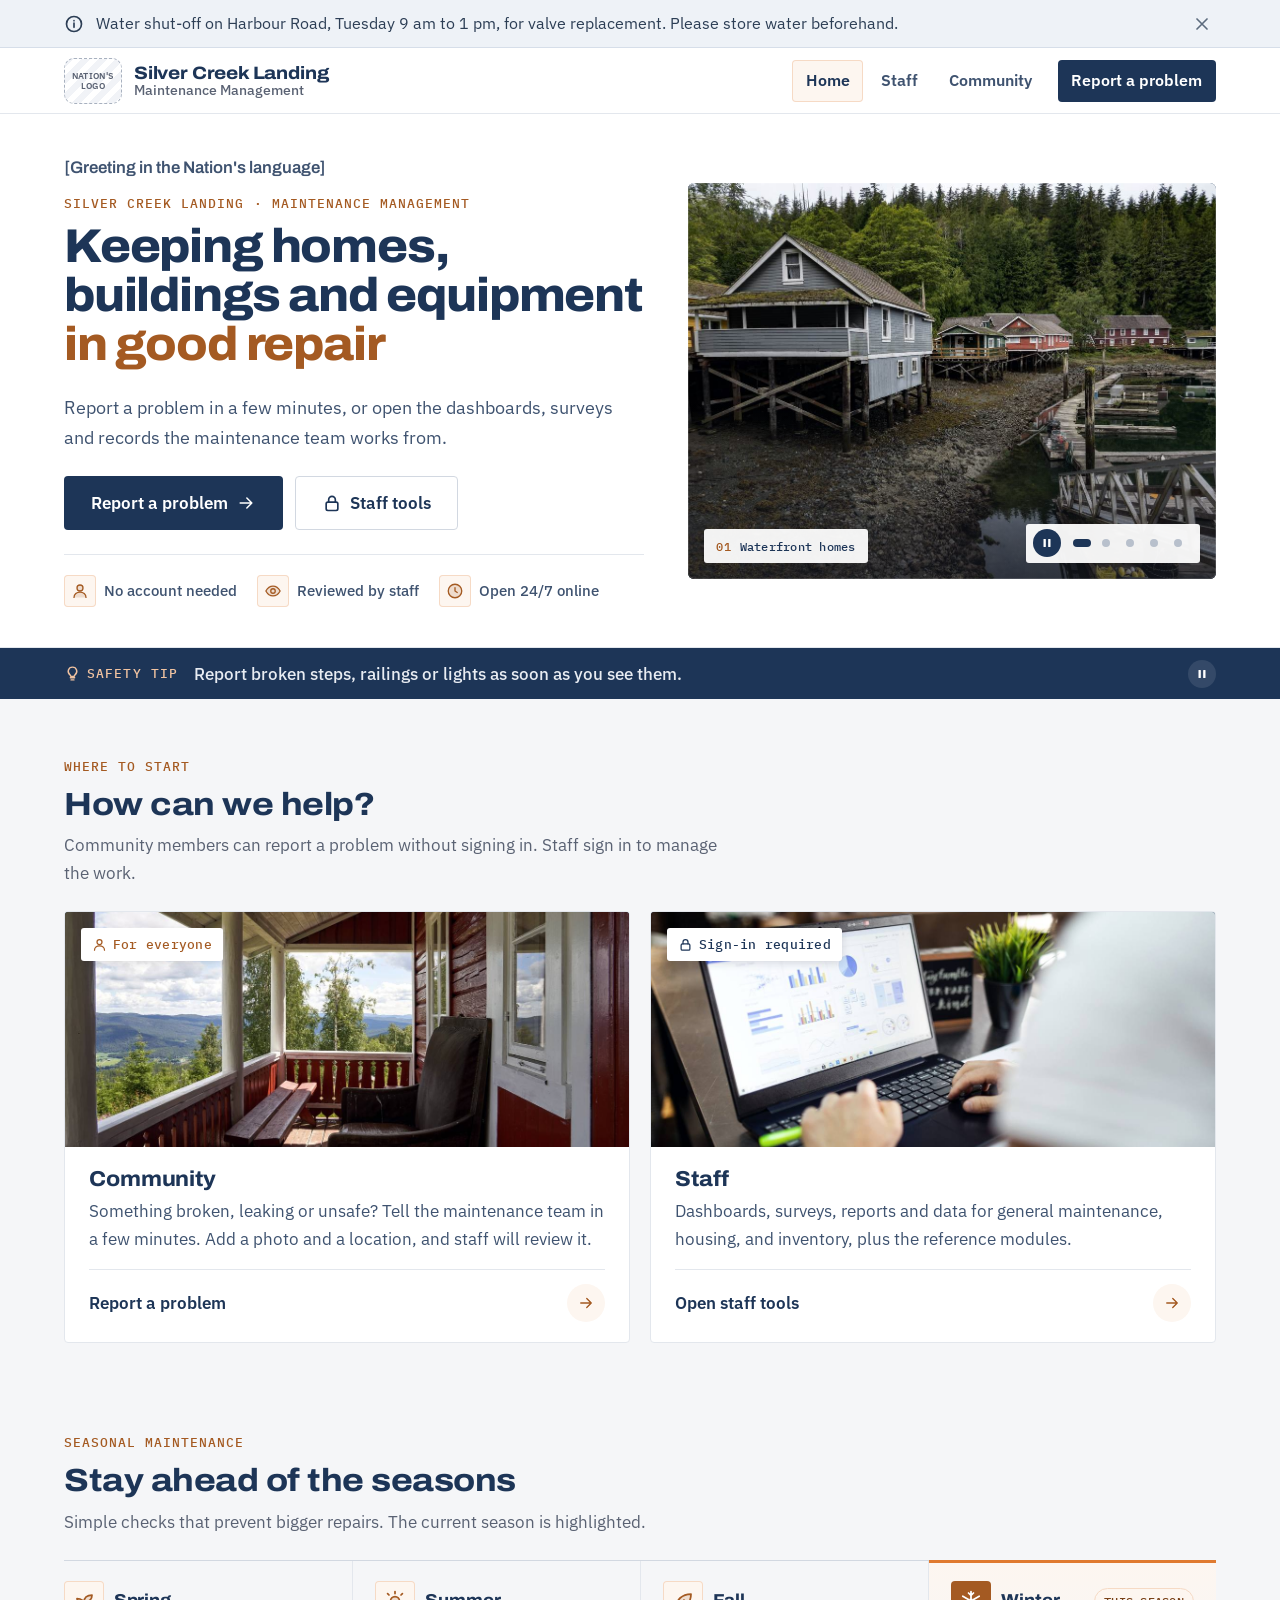
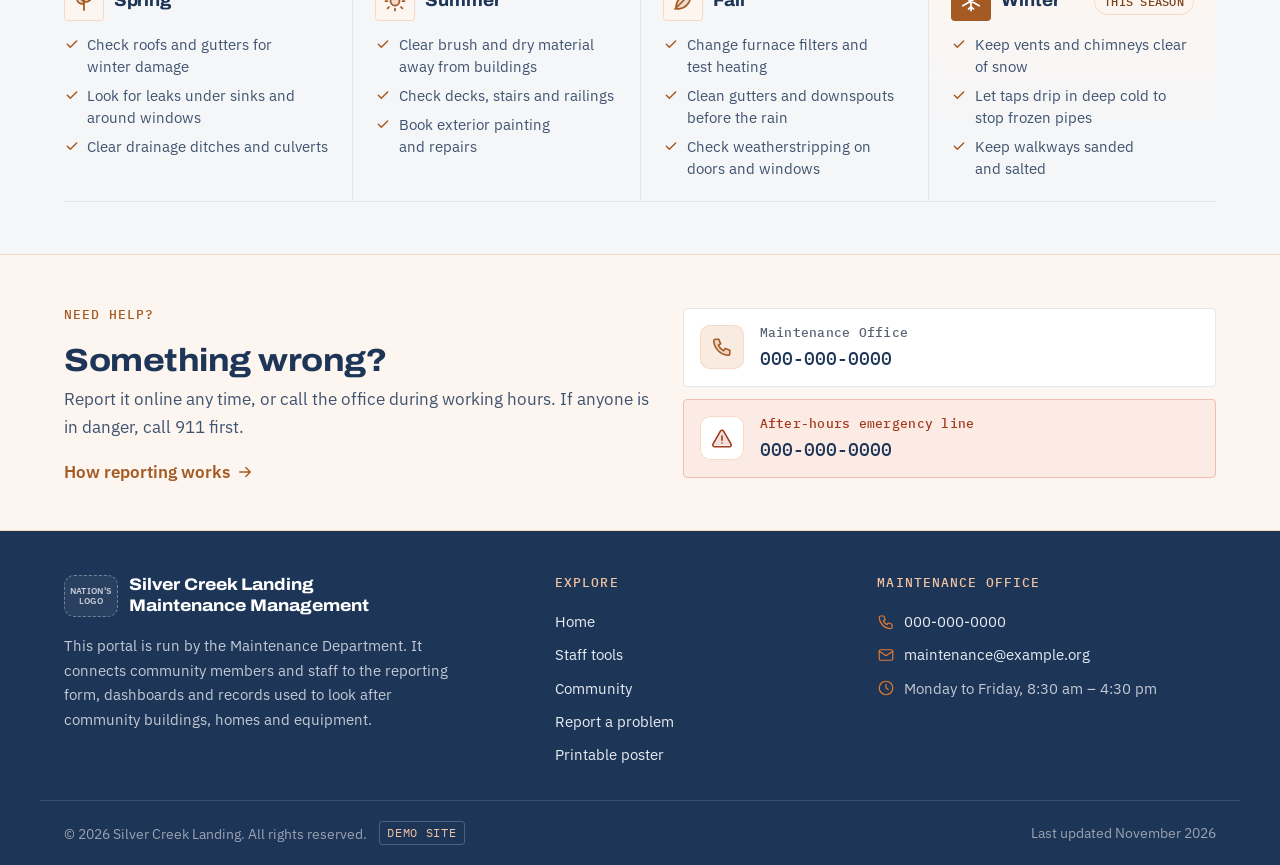
==== commit 1f5a5bd2: "Add files via upload" ====
--- a/index.html
+++ b/index.html
@@ -3,27 +3,27 @@
 <head>
   <meta charset="utf-8">
   <meta name="viewport" content="width=device-width, initial-scale=1">
-  <title>[Community Name] Maintenance Management | [Nation Name]</title>
+  <title>Silver Creek Landing Maintenance Management</title>
   <meta name="description" content="Report a problem, or open the maintenance dashboards, surveys and records.">
   <meta name="theme-color" content="#1d3557">
   <meta property="og:type" content="website">
-  <meta property="og:title" content="[Community Name] Maintenance Management | [Nation Name]">
+  <meta property="og:title" content="Silver Creek Landing Maintenance Management">
   <meta property="og:description" content="Report a problem, or open the maintenance dashboards, surveys and records.">
   <meta property="og:image" content="https://demo.jamesspooner.org/images/og.png">
   <meta property="og:url" content="https://demo.jamesspooner.org/">
   <meta name="twitter:card" content="summary_large_image">
-  <link rel="preload" href="fonts/inter-latin-400-normal.woff2" as="font" type="font/woff2" crossorigin>
-  <link rel="preload" href="fonts/plus-jakarta-sans-latin-800-normal.woff2" as="font" type="font/woff2" crossorigin>
-  <link rel="stylesheet" href="css/fonts.css?v=1">
+  <link rel="preload" href="fonts/archivo-latin-standard-normal.woff2" as="font" type="font/woff2" crossorigin>
+  <link rel="preload" href="fonts/ibm-plex-sans-latin-400-normal.woff2" as="font" type="font/woff2" crossorigin>
+  <link rel="stylesheet" href="css/fonts.css?v=2">
   <link rel="icon" type="image/svg+xml" href="images/favicon.svg">
   <link rel="icon" type="image/png" sizes="32x32" href="images/favicon-32.png">
   <link rel="apple-touch-icon" href="images/apple-touch-icon.png">
   <link rel="manifest" href="manifest.webmanifest">
   <meta name="apple-mobile-web-app-capable" content="yes">
   <meta name="apple-mobile-web-app-title" content="Maintenance">
-  <link rel="stylesheet" href="css/style.css?v=4">
-  <script src="js/config.js?v=4"></script>
-  <script src="js/brand.js?v=1"></script>
+  <link rel="stylesheet" href="css/style.css?v=5">
+  <script src="js/config.js?v=6"></script>
+  <script src="js/brand.js?v=2"></script>
 </head>
 <body>
 <a class="skip" href="#main">Skip to content</a>
@@ -32,7 +32,7 @@
 </div>
 <header class="site-header">
   <div class="header-inner">
-    <a class="brand" href="index.html"><span class="logo-slot" data-logo><span>Nation's<br>logo</span></span><span class="brand-text"><strong data-site="community">[Community Name]</strong><small data-site="siteName">Maintenance Management</small></span></a>
+    <a class="brand" href="index.html"><span class="logo-slot" data-logo><span>Nation's<br>logo</span></span><span class="brand-text"><strong data-site="community">Silver Creek Landing</strong><small data-site="siteName">Maintenance Management</small></span></a>
     <nav class="nav" id="site-nav" aria-label="Main">
       <a href="index.html" aria-current="page">Home</a><a href="staff.html">Staff</a><a href="community.html">Community</a>
       <a class="nav-report" href="community.html">Report a problem</a>
@@ -45,7 +45,7 @@
   <div class="wrap hero-grid">
     <div>
       <p class="greeting" data-site="greeting" data-optional="greeting"></p>
-      <p class="kicker hero-kicker"><span data-site="community">[Community Name]</span><span class="sep"> · </span><span data-site="siteName">Maintenance Management</span></p>
+      <p class="kicker hero-kicker"><span data-site="community">Silver Creek Landing</span><span class="sep"> · </span><span data-site="siteName">Maintenance Management</span></p>
       <h1>Keeping homes, buildings and equipment <span class="accent">in good repair</span></h1>
       <p class="lead">Report a problem in a few minutes, or open the dashboards, surveys and records the maintenance team works from.</p>
       <div class="hero-actions">
@@ -58,7 +58,7 @@
         <li><span class="mi"><svg class="icon duo" viewBox="0 0 24 24" width="18" height="18" fill="none" stroke="currentColor" stroke-width="1.75" stroke-linecap="round" stroke-linejoin="round" aria-hidden="true"><g class="duo-fill" fill="currentColor" stroke="none"><circle cx="12" cy="12" r="9"/></g><circle cx="12" cy="12" r="9"/><path d="M12 7.5V12l3 2"/></svg></span>Open 24/7 online</li>
       </ul>
     </div>
-    <div class="hero-photo"><img class="slide" src="images/hero-1.jpg" alt="" width="1200" height="800" fetchpriority="high"><img class="slide" data-src="images/hero-2.jpg" alt="" width="1200" height="800"><img class="slide" data-src="images/hero-3.jpg" alt="" width="1200" height="800"><img class="slide" data-src="images/hero-4.jpg" alt="" width="1200" height="800"><img class="slide" data-src="images/hero-5.jpg" alt="" width="1200" height="800"><div class="slide-ctrl"><button class="slide-pause" type="button"></button><span class="slide-dots"></span></div><span class="photo-tag"><svg class="icon" viewBox="0 0 24 24" width="16" height="16" fill="none" stroke="currentColor" stroke-width="2" stroke-linecap="round" stroke-linejoin="round" aria-hidden="true"><path d="M12 21s-7-6.2-7-11.5A7 7 0 0 1 19 9.5C19 14.8 12 21 12 21z"/><circle cx="12" cy="9.5" r="2.5"/></svg><span data-site="community">[Community Name]</span></span></div>
+    <div class="hero-photo"><img class="slide" data-photo="hero-1" src="images/hero-1.jpg" alt="" width="1200" height="800" fetchpriority="high"><img class="slide" data-photo="hero-2" data-src="images/hero-2.jpg" alt="" width="1200" height="800"><img class="slide" data-photo="hero-3" data-src="images/hero-3.jpg" alt="" width="1200" height="800"><img class="slide" data-photo="hero-4" data-src="images/hero-4.jpg" alt="" width="1200" height="800"><img class="slide" data-photo="hero-5" data-src="images/hero-5.jpg" alt="" width="1200" height="800"><div class="slide-ctrl"><button class="slide-pause" type="button"></button><span class="slide-dots"></span></div><span class="photo-tag photo-cap"></span></div>
   </div>
 </section>
 <div class="tipbar"><div class="wrap ticker"><span class="ticker-label"><svg class="icon" viewBox="0 0 24 24" width="17" height="17" fill="none" stroke="currentColor" stroke-width="2" stroke-linecap="round" stroke-linejoin="round" aria-hidden="true"><path d="M9 18h6M10 21h4M12 3a6 6 0 0 0-3.5 10.9c.6.5 1 1.2 1 2.1h5c0-.9.4-1.6 1-2.1A6 6 0 0 0 12 3z"/></svg> Safety tip</span><span class="ticker-text"></span><button class="ticker-pause" type="button"></button></div></div>
@@ -72,7 +72,7 @@
     </div>
     <div class="door-grid">
       <a class="door" href="community.html" data-reveal>
-        <div class="door-photo"><img src="images/community.jpg" alt="" width="1200" height="600" loading="lazy"><span class="pill"><svg class="icon" viewBox="0 0 24 24" width="16" height="16" fill="none" stroke="currentColor" stroke-width="2" stroke-linecap="round" stroke-linejoin="round" aria-hidden="true"><circle cx="12" cy="8" r="4"/><path d="M4 21c0-4 3.6-7 8-7s8 3 8 7"/></svg> For everyone</span></div>
+        <div class="door-photo"><img data-photo="community" src="images/community.jpg" alt="" width="1200" height="600" loading="lazy"><span class="pill"><svg class="icon" viewBox="0 0 24 24" width="16" height="16" fill="none" stroke="currentColor" stroke-width="2" stroke-linecap="round" stroke-linejoin="round" aria-hidden="true"><circle cx="12" cy="8" r="4"/><path d="M4 21c0-4 3.6-7 8-7s8 3 8 7"/></svg> For everyone</span></div>
         <div class="door-body">
           <h3>Community</h3>
           <p>Something broken, leaking or unsafe? Tell the maintenance team in a few minutes. Add a photo and a location, and staff will review it.</p>
@@ -80,7 +80,7 @@
         </div>
       </a>
       <a class="door" href="staff.html" data-reveal>
-        <div class="door-photo"><img src="images/staff.jpg" alt="" width="1200" height="600" loading="lazy"><span class="pill locked"><svg class="icon" viewBox="0 0 24 24" width="16" height="16" fill="none" stroke="currentColor" stroke-width="2" stroke-linecap="round" stroke-linejoin="round" aria-hidden="true"><rect x="5" y="11" width="14" height="10" rx="2"/><path d="M8 11V8a4 4 0 0 1 8 0v3"/></svg> Sign-in required</span></div>
+        <div class="door-photo"><img data-photo="staff" src="images/staff.jpg" alt="" width="1200" height="600" loading="lazy"><span class="pill locked"><svg class="icon" viewBox="0 0 24 24" width="16" height="16" fill="none" stroke="currentColor" stroke-width="2" stroke-linecap="round" stroke-linejoin="round" aria-hidden="true"><rect x="5" y="11" width="14" height="10" rx="2"/><path d="M8 11V8a4 4 0 0 1 8 0v3"/></svg> Sign-in required</span></div>
         <div class="door-body">
           <h3>Staff</h3>
           <p>Dashboards, surveys, reports and data for general maintenance, housing, and inventory, plus the reference modules.</p>
@@ -120,7 +120,7 @@
 <footer class="site-footer">
   <div class="wrap footer-grid">
     <div class="footer-about">
-      <div class="footer-brand"><span class="logo-slot sm" data-logo><span>Nation's<br>logo</span></span><strong><span data-site="community">[Community Name]</span><br><span data-site="siteName">Maintenance Management</span></strong></div>
+      <div class="footer-brand"><span class="logo-slot sm" data-logo><span>Nation's<br>logo</span></span><strong><span data-site="community">Silver Creek Landing</span><br><span data-site="siteName">Maintenance Management</span></strong></div>
       <p data-site="about">About this portal.</p>
     </div>
     <nav class="footer-nav" aria-label="Footer">
@@ -139,10 +139,10 @@
     </div>
   </div>
   <div class="wrap footer-base">
-    <span>&copy; <span data-year>2026</span> <span data-site="nation">[Nation Name]</span>. All rights reserved.</span>
+    <span>&copy; <span data-year>2026</span> <span data-site="nation">Silver Creek Landing</span>. All rights reserved.</span>
     <span>Last updated <span data-site="lastUpdated">2026</span></span>
   </div>
 </footer>
-<script src="js/main.js?v=4"></script>
+<script src="js/main.js?v=6"></script>
 </body>
 </html>
--- a/css/fonts.css
+++ b/css/fonts.css
@@ -1,15 +1,13 @@
-/* Self-hosted fonts (SIL Open Font License 1.1). Latin-ext loads only when a page uses those characters, e.g. a greeting in the Nation's language. */
-@font-face{font-family:"Inter";font-style:normal;font-display:swap;font-weight:400;src:url("../fonts/inter-latin-ext-400-normal.woff2") format("woff2");unicode-range:U+0100-02BA,U+02BD-02C5,U+02C7-02CC,U+02CE-02D7,U+02DD-02FF,U+0304,U+0308,U+0329,U+1D00-1DBF,U+1E00-1E9F,U+1EF2-1EFF,U+2020,U+20A0-20AB,U+20AD-20C0,U+2113,U+2C60-2C7F,U+A720-A7FF;}
-@font-face{font-family:"Inter";font-style:normal;font-display:swap;font-weight:400;src:url("../fonts/inter-latin-400-normal.woff2") format("woff2");unicode-range:U+0000-00FF,U+0131,U+0152-0153,U+02BB-02BC,U+02C6,U+02DA,U+02DC,U+0304,U+0308,U+0329,U+2000-206F,U+20AC,U+2122,U+2191,U+2193,U+2212,U+2215,U+FEFF,U+FFFD;}
-@font-face{font-family:"Inter";font-style:normal;font-display:swap;font-weight:500;src:url("../fonts/inter-latin-ext-500-normal.woff2") format("woff2");unicode-range:U+0100-02BA,U+02BD-02C5,U+02C7-02CC,U+02CE-02D7,U+02DD-02FF,U+0304,U+0308,U+0329,U+1D00-1DBF,U+1E00-1E9F,U+1EF2-1EFF,U+2020,U+20A0-20AB,U+20AD-20C0,U+2113,U+2C60-2C7F,U+A720-A7FF;}
-@font-face{font-family:"Inter";font-style:normal;font-display:swap;font-weight:500;src:url("../fonts/inter-latin-500-normal.woff2") format("woff2");unicode-range:U+0000-00FF,U+0131,U+0152-0153,U+02BB-02BC,U+02C6,U+02DA,U+02DC,U+0304,U+0308,U+0329,U+2000-206F,U+20AC,U+2122,U+2191,U+2193,U+2212,U+2215,U+FEFF,U+FFFD;}
-@font-face{font-family:"Inter";font-style:normal;font-display:swap;font-weight:600;src:url("../fonts/inter-latin-ext-600-normal.woff2") format("woff2");unicode-range:U+0100-02BA,U+02BD-02C5,U+02C7-02CC,U+02CE-02D7,U+02DD-02FF,U+0304,U+0308,U+0329,U+1D00-1DBF,U+1E00-1E9F,U+1EF2-1EFF,U+2020,U+20A0-20AB,U+20AD-20C0,U+2113,U+2C60-2C7F,U+A720-A7FF;}
-@font-face{font-family:"Inter";font-style:normal;font-display:swap;font-weight:600;src:url("../fonts/inter-latin-600-normal.woff2") format("woff2");unicode-range:U+0000-00FF,U+0131,U+0152-0153,U+02BB-02BC,U+02C6,U+02DA,U+02DC,U+0304,U+0308,U+0329,U+2000-206F,U+20AC,U+2122,U+2191,U+2193,U+2212,U+2215,U+FEFF,U+FFFD;}
-@font-face{font-family:"Inter";font-style:normal;font-display:swap;font-weight:700;src:url("../fonts/inter-latin-ext-700-normal.woff2") format("woff2");unicode-range:U+0100-02BA,U+02BD-02C5,U+02C7-02CC,U+02CE-02D7,U+02DD-02FF,U+0304,U+0308,U+0329,U+1D00-1DBF,U+1E00-1E9F,U+1EF2-1EFF,U+2020,U+20A0-20AB,U+20AD-20C0,U+2113,U+2C60-2C7F,U+A720-A7FF;}
-@font-face{font-family:"Inter";font-style:normal;font-display:swap;font-weight:700;src:url("../fonts/inter-latin-700-normal.woff2") format("woff2");unicode-range:U+0000-00FF,U+0131,U+0152-0153,U+02BB-02BC,U+02C6,U+02DA,U+02DC,U+0304,U+0308,U+0329,U+2000-206F,U+20AC,U+2122,U+2191,U+2193,U+2212,U+2215,U+FEFF,U+FFFD;}
-@font-face{font-family:"Plus Jakarta Sans";font-style:normal;font-display:swap;font-weight:600;src:url("../fonts/plus-jakarta-sans-latin-ext-600-normal.woff2") format("woff2");unicode-range:U+0100-02BA,U+02BD-02C5,U+02C7-02CC,U+02CE-02D7,U+02DD-02FF,U+0304,U+0308,U+0329,U+1D00-1DBF,U+1E00-1E9F,U+1EF2-1EFF,U+2020,U+20A0-20AB,U+20AD-20C0,U+2113,U+2C60-2C7F,U+A720-A7FF;}
-@font-face{font-family:"Plus Jakarta Sans";font-style:normal;font-display:swap;font-weight:600;src:url("../fonts/plus-jakarta-sans-latin-600-normal.woff2") format("woff2");unicode-range:U+0000-00FF,U+0131,U+0152-0153,U+02BB-02BC,U+02C6,U+02DA,U+02DC,U+0304,U+0308,U+0329,U+2000-206F,U+20AC,U+2122,U+2191,U+2193,U+2212,U+2215,U+FEFF,U+FFFD;}
-@font-face{font-family:"Plus Jakarta Sans";font-style:normal;font-display:swap;font-weight:700;src:url("../fonts/plus-jakarta-sans-latin-ext-700-normal.woff2") format("woff2");unicode-range:U+0100-02BA,U+02BD-02C5,U+02C7-02CC,U+02CE-02D7,U+02DD-02FF,U+0304,U+0308,U+0329,U+1D00-1DBF,U+1E00-1E9F,U+1EF2-1EFF,U+2020,U+20A0-20AB,U+20AD-20C0,U+2113,U+2C60-2C7F,U+A720-A7FF;}
-@font-face{font-family:"Plus Jakarta Sans";font-style:normal;font-display:swap;font-weight:700;src:url("../fonts/plus-jakarta-sans-latin-700-normal.woff2") format("woff2");unicode-range:U+0000-00FF,U+0131,U+0152-0153,U+02BB-02BC,U+02C6,U+02DA,U+02DC,U+0304,U+0308,U+0329,U+2000-206F,U+20AC,U+2122,U+2191,U+2193,U+2212,U+2215,U+FEFF,U+FFFD;}
-@font-face{font-family:"Plus Jakarta Sans";font-style:normal;font-display:swap;font-weight:800;src:url("../fonts/plus-jakarta-sans-latin-ext-800-normal.woff2") format("woff2");unicode-range:U+0100-02BA,U+02BD-02C5,U+02C7-02CC,U+02CE-02D7,U+02DD-02FF,U+0304,U+0308,U+0329,U+1D00-1DBF,U+1E00-1E9F,U+1EF2-1EFF,U+2020,U+20A0-20AB,U+20AD-20C0,U+2113,U+2C60-2C7F,U+A720-A7FF;}
-@font-face{font-family:"Plus Jakarta Sans";font-style:normal;font-display:swap;font-weight:800;src:url("../fonts/plus-jakarta-sans-latin-800-normal.woff2") format("woff2");unicode-range:U+0000-00FF,U+0131,U+0152-0153,U+02BB-02BC,U+02C6,U+02DA,U+02DC,U+0304,U+0308,U+0329,U+2000-206F,U+20AC,U+2122,U+2191,U+2193,U+2212,U+2215,U+FEFF,U+FFFD;}
+/* Self-hosted fonts (SIL Open Font License 1.1).
+   Archivo (headings, variable width and weight), IBM Plex Sans (text), IBM Plex Mono (labels, numbers, captions).
+   Latin-ext files load only when a page uses those characters, e.g. a greeting in the Nation's language. */
+@font-face{font-family:"Archivo";font-style:normal;font-display:swap;font-weight:100 900;font-stretch:62% 125%;src:url("../fonts/archivo-latin-ext-standard-normal.woff2") format("woff2-variations"),url("../fonts/archivo-latin-ext-standard-normal.woff2") format("woff2");unicode-range:U+0100-02BA,U+02BD-02C5,U+02C7-02CC,U+02CE-02D7,U+02DD-02FF,U+0304,U+0308,U+0329,U+1D00-1DBF,U+1E00-1E9F,U+1EF2-1EFF,U+2020,U+20A0-20AB,U+20AD-20C0,U+2113,U+2C60-2C7F,U+A720-A7FF;}
+@font-face{font-family:"Archivo";font-style:normal;font-display:swap;font-weight:100 900;font-stretch:62% 125%;src:url("../fonts/archivo-latin-standard-normal.woff2") format("woff2-variations"),url("../fonts/archivo-latin-standard-normal.woff2") format("woff2");unicode-range:U+0000-00FF,U+0131,U+0152-0153,U+02BB-02BC,U+02C6,U+02DA,U+02DC,U+0304,U+0308,U+0329,U+2000-206F,U+20AC,U+2122,U+2191,U+2193,U+2212,U+2215,U+FEFF,U+FFFD;}
+@font-face{font-family:"IBM Plex Sans";font-style:normal;font-display:swap;font-weight:400;src:url("../fonts/ibm-plex-sans-latin-ext-400-normal.woff2") format("woff2");unicode-range:U+0100-02BA,U+02BD-02C5,U+02C7-02CC,U+02CE-02D7,U+02DD-02FF,U+0304,U+0308,U+0329,U+1D00-1DBF,U+1E00-1E9F,U+1EF2-1EFF,U+2020,U+20A0-20AB,U+20AD-20C0,U+2113,U+2C60-2C7F,U+A720-A7FF;}
+@font-face{font-family:"IBM Plex Sans";font-style:normal;font-display:swap;font-weight:400;src:url("../fonts/ibm-plex-sans-latin-400-normal.woff2") format("woff2");unicode-range:U+0000-00FF,U+0131,U+0152-0153,U+02BB-02BC,U+02C6,U+02DA,U+02DC,U+0304,U+0308,U+0329,U+2000-206F,U+20AC,U+2122,U+2191,U+2193,U+2212,U+2215,U+FEFF,U+FFFD;}
+@font-face{font-family:"IBM Plex Sans";font-style:normal;font-display:swap;font-weight:500;src:url("../fonts/ibm-plex-sans-latin-ext-500-normal.woff2") format("woff2");unicode-range:U+0100-02BA,U+02BD-02C5,U+02C7-02CC,U+02CE-02D7,U+02DD-02FF,U+0304,U+0308,U+0329,U+1D00-1DBF,U+1E00-1E9F,U+1EF2-1EFF,U+2020,U+20A0-20AB,U+20AD-20C0,U+2113,U+2C60-2C7F,U+A720-A7FF;}
+@font-face{font-family:"IBM Plex Sans";font-style:normal;font-display:swap;font-weight:500;src:url("../fonts/ibm-plex-sans-latin-500-normal.woff2") format("woff2");unicode-range:U+0000-00FF,U+0131,U+0152-0153,U+02BB-02BC,U+02C6,U+02DA,U+02DC,U+0304,U+0308,U+0329,U+2000-206F,U+20AC,U+2122,U+2191,U+2193,U+2212,U+2215,U+FEFF,U+FFFD;}
+@font-face{font-family:"IBM Plex Sans";font-style:normal;font-display:swap;font-weight:600;src:url("../fonts/ibm-plex-sans-latin-ext-600-normal.woff2") format("woff2");unicode-range:U+0100-02BA,U+02BD-02C5,U+02C7-02CC,U+02CE-02D7,U+02DD-02FF,U+0304,U+0308,U+0329,U+1D00-1DBF,U+1E00-1E9F,U+1EF2-1EFF,U+2020,U+20A0-20AB,U+20AD-20C0,U+2113,U+2C60-2C7F,U+A720-A7FF;}
+@font-face{font-family:"IBM Plex Sans";font-style:normal;font-display:swap;font-weight:600;src:url("../fonts/ibm-plex-sans-latin-600-normal.woff2") format("woff2");unicode-range:U+0000-00FF,U+0131,U+0152-0153,U+02BB-02BC,U+02C6,U+02DA,U+02DC,U+0304,U+0308,U+0329,U+2000-206F,U+20AC,U+2122,U+2191,U+2193,U+2212,U+2215,U+FEFF,U+FFFD;}
+@font-face{font-family:"IBM Plex Mono";font-style:normal;font-display:swap;font-weight:400;src:url("../fonts/ibm-plex-mono-latin-400-normal.woff2") format("woff2");unicode-range:U+0000-00FF,U+0131,U+0152-0153,U+02BB-02BC,U+02C6,U+02DA,U+02DC,U+0304,U+0308,U+0329,U+2000-206F,U+20AC,U+2122,U+2191,U+2193,U+2212,U+2215,U+FEFF,U+FFFD;}
+@font-face{font-family:"IBM Plex Mono";font-style:normal;font-display:swap;font-weight:500;src:url("../fonts/ibm-plex-mono-latin-500-normal.woff2") format("woff2");unicode-range:U+0000-00FF,U+0131,U+0152-0153,U+02BB-02BC,U+02C6,U+02DA,U+02DC,U+0304,U+0308,U+0329,U+2000-206F,U+20AC,U+2122,U+2191,U+2193,U+2212,U+2215,U+FEFF,U+FFFD;}
--- a/css/style.css
+++ b/css/style.css
@@ -10,15 +10,16 @@
   --info:#2c3e55; --info-bg:#eef2f7; --info-line:#d6dee9;
   --amber:#8a5a00; --amber-bg:#fff4dc; --amber-line:#f0d08a;
   --red:#a33a1c; --red-bg:#fcebe5; --red-line:#efbfae;
-  --head:"Plus Jakarta Sans",system-ui,-apple-system,"Segoe UI",sans-serif;
-  --body:"Inter",system-ui,-apple-system,"Segoe UI",sans-serif;
+  --head:"Archivo","Arial Narrow",system-ui,sans-serif;
+  --body:"IBM Plex Sans",system-ui,-apple-system,"Segoe UI",sans-serif;
+  --mono:"IBM Plex Mono",ui-monospace,"SFMono-Regular",Menlo,Consolas,monospace;
   --r:14px; --r-sm:8px;
   --shadow:0 1px 2px rgba(27,30,39,.04),0 6px 20px rgba(27,30,39,.06);
   --shadow-lift:0 2px 6px rgba(27,30,39,.06),0 18px 40px rgba(27,30,39,.12);
 }
 *,*::before,*::after{box-sizing:border-box}
 html{scroll-behavior:smooth;scroll-padding-top:5.5rem}
-body{min-height:100vh;display:flex;flex-direction:column;margin:0;background:var(--bg);color:var(--ink);font:400 1.0625rem/1.65 var(--body);-webkit-font-smoothing:antialiased;font-feature-settings:"cv11","ss01"}
+body{min-height:100vh;display:flex;flex-direction:column;margin:0;background:var(--bg);color:var(--ink);font:400 1.0625rem/1.65 var(--body);-webkit-font-smoothing:antialiased}
 h1,h2,h3{font-family:var(--head);line-height:1.15;margin:0 0 .5em;font-weight:700;color:var(--navy);letter-spacing:-.02em}
 h1{font-size:clamp(2rem,4vw,3rem);font-weight:800;letter-spacing:-.03em}
 h2{font-size:clamp(1.55rem,2.8vw,2rem)}
@@ -386,3 +387,98 @@
 .more .icon{width:18px;height:18px;transition:transform .15s}
 .more:hover .icon{transform:translateX(3px)}
 .contact-panel .kicker{color:var(--green-deep)}
+
+/* ---- Typography v9: Archivo headings, IBM Plex Sans text, IBM Plex Mono labels and numbers ---- */
+h1,h2,h3{font-stretch:112%;font-weight:750;letter-spacing:-.015em}
+h1{font-weight:800;letter-spacing:-.025em;line-height:1.04}
+.hero h1{font-size:clamp(2.3rem,4.3vw,3.5rem)}
+.page-head h1{font-size:clamp(2.2rem,4vw,3.1rem)}
+h2{line-height:1.12}
+h3{font-stretch:106%;letter-spacing:-.005em}
+.brand-text strong,.footer-brand strong{font-stretch:112%;font-weight:750}
+.kicker,.ticker-label,.site-footer h2,.now-tag,.pill,.p-scan-tag,.p-call small,.call small,.hero-meta li{font-family:var(--mono);letter-spacing:.02em}
+.kicker,.site-footer h2,.ticker-label{font-weight:500;font-size:.8rem;letter-spacing:.08em}
+.pill,.now-tag{font-weight:500}
+.call small{font-weight:500;font-size:.8rem}
+.hero-meta li{font-size:.88rem}
+.call b,.tel-num,.mail-text,.footer-contact,.urgent-box a{font-variant-numeric:tabular-nums}
+.call b{font-family:var(--mono);font-weight:500;font-size:1.15rem;letter-spacing:0}
+.steps li::before{font-family:var(--mono);font-weight:500;font-size:1.05rem;letter-spacing:.04em}
+.btn{font-family:var(--body);font-weight:600}
+.tool-copy strong,.door-cta,.poster-promo strong{font-family:var(--body);font-weight:600}
+.season h3{font-stretch:106%}
+
+/* ---- Photo treatment: same frame everywhere, field-log captions ---- */
+.hero-photo,.page-photo,.door-photo{isolation:isolate}
+.page-photo{position:relative;margin:0}
+.hero-photo::before,.page-photo::after{content:"";position:absolute;inset:0;border-radius:inherit;box-shadow:inset 0 0 0 1px rgba(255,255,255,.14);pointer-events:none;z-index:2}
+.photo-cap{font-family:var(--mono);font-size:.78rem;font-weight:500;letter-spacing:.02em;color:var(--navy);gap:.55rem}
+.photo-cap .cap-n{color:var(--green-deep);font-weight:500}
+.page-photo .photo-cap{position:absolute;left:.8rem;bottom:.8rem;z-index:3;display:inline-flex;align-items:center;background:rgba(255,255,255,.94);padding:.35rem .7rem;border-radius:999px}
+.page-photo::before{content:"";position:absolute;inset:auto 0 0 0;height:40%;background:linear-gradient(to top,rgba(20,28,45,.4),transparent);z-index:1;pointer-events:none}
+.page-photo img{position:relative;z-index:0}
+.hero h1{font-size:clamp(2.2rem,3.7vw,3.1rem);font-stretch:106%}
+.hero-meta li{font-family:var(--body);letter-spacing:0;font-size:.93rem}
+.hero h1{text-wrap:wrap}
+
+/* ---- v10: fewer boxes, more structure ----
+   Tighter corners, hairline borders instead of shadows, and some sections laid out on rules rather than in cards. */
+:root{--r:6px;--r-sm:4px;--shadow:none;--shadow-lift:0 1px 0 var(--line-2)}
+.hero-photo{border-radius:6px;box-shadow:none}
+.page-photo{border-radius:6px;box-shadow:none}
+.door,.tool-card,.report-card,.signin-note,.urgent-box,.call,.jump a,.tool-tabs button,.icon-badge,.svc-icon,.mi,.season-icon,.lock{border-radius:var(--r-sm)}
+.svc-icon{box-shadow:inset 0 0 0 1px var(--green-line)}
+.door{box-shadow:none}
+.door:hover{transform:none;border-color:var(--navy-soft);box-shadow:none}
+.door:hover .door-photo img{transform:scale(1.03)}
+.tool-card{box-shadow:none}
+.report-card{box-shadow:none}
+.pill,.photo-cap,.slide-ctrl,.page-photo .photo-cap{border-radius:3px}
+.slide-ctrl{box-shadow:none}
+
+/* Seasonal tips: columns on hairline rules, no cards */
+.season-grid{gap:0;border-top:1px solid var(--line-2);border-bottom:1px solid var(--line)}
+.season{background:none;border:0;border-left:1px solid var(--line);border-radius:0;box-shadow:none;padding:1.25rem 1.4rem 1.4rem}
+.season:first-child{border-left:0;padding-left:0}
+.season.now{border-color:var(--line);box-shadow:none;background:linear-gradient(to bottom,var(--green-mist),transparent 70%)}
+.season.now::before{content:"";position:absolute;left:0;right:0;top:-1px;height:3px;background:var(--green)}
+.season.now:first-child{padding-left:1.4rem}
+
+/* FAQ: plain rows divided by hairlines */
+.faq-list{gap:0;border-top:1px solid var(--line-2)}
+.faq-item{background:none;border:0;border-bottom:1px solid var(--line);border-radius:0}
+.faq-item[open]{box-shadow:none;border-color:var(--line)}
+.faq-item summary{padding:1.05rem 0}
+.faq-item summary:hover{background:none;color:var(--green-deep)}
+.faq-a{padding:0 2.5rem 1.15rem 0}
+.faq-sign{border-radius:3px}
+
+/* How-it-works steps: numbered columns on a rule */
+.steps{gap:0;border-top:1px solid var(--line-2)}
+.steps li{background:none;border:0;border-left:1px solid var(--line);border-radius:0;padding:1.25rem 1.4rem}
+.steps li:first-child{border-left:0;padding-left:0}
+
+/* Contact panel becomes a full-width band */
+.contact-section{padding:0!important;background:var(--green-mist);border-top:1px solid var(--green-line);border-bottom:1px solid var(--green-line)}
+.contact-section .wrap{padding-top:2.75rem;padding-bottom:2.75rem}
+.contact-panel{background:none;border:0;border-radius:0;box-shadow:none;padding:0}
+.contact-section .call{background:#fff}
+.contact-section .call.urgent{background:var(--red-bg)}
+.contact-section + .site-footer{margin-top:0}
+main > section.contact-section:last-child{margin-bottom:0}
+
+@media (max-width:980px){
+  .season{border-left:0;border-top:1px solid var(--line);padding-left:0}
+  .season-grid{border-top:0}
+  .season:nth-child(even){padding-left:1.4rem;border-left:1px solid var(--line)}
+  .season.now:first-child{padding-left:1.4rem}
+  .steps li{border-left:0;border-top:1px solid var(--line);padding-left:0}
+  .steps{border-top:0}
+  .steps li:nth-child(even){border-left:1px solid var(--line);padding-left:1.4rem}
+}
+@media (max-width:640px){
+  .season,.season:nth-child(even),.steps li,.steps li:nth-child(even){border-left:0;padding-left:0;padding-right:0}
+  .season.now{padding-left:1rem!important;padding-right:1rem}
+}
+
+.demo-tag{display:inline-block;margin-left:.75rem;font-family:var(--mono);font-size:.72rem;letter-spacing:.06em;text-transform:uppercase;color:var(--green-light);border:1px solid rgba(255,255,255,.22);padding:.1rem .45rem;border-radius:3px;vertical-align:1px}
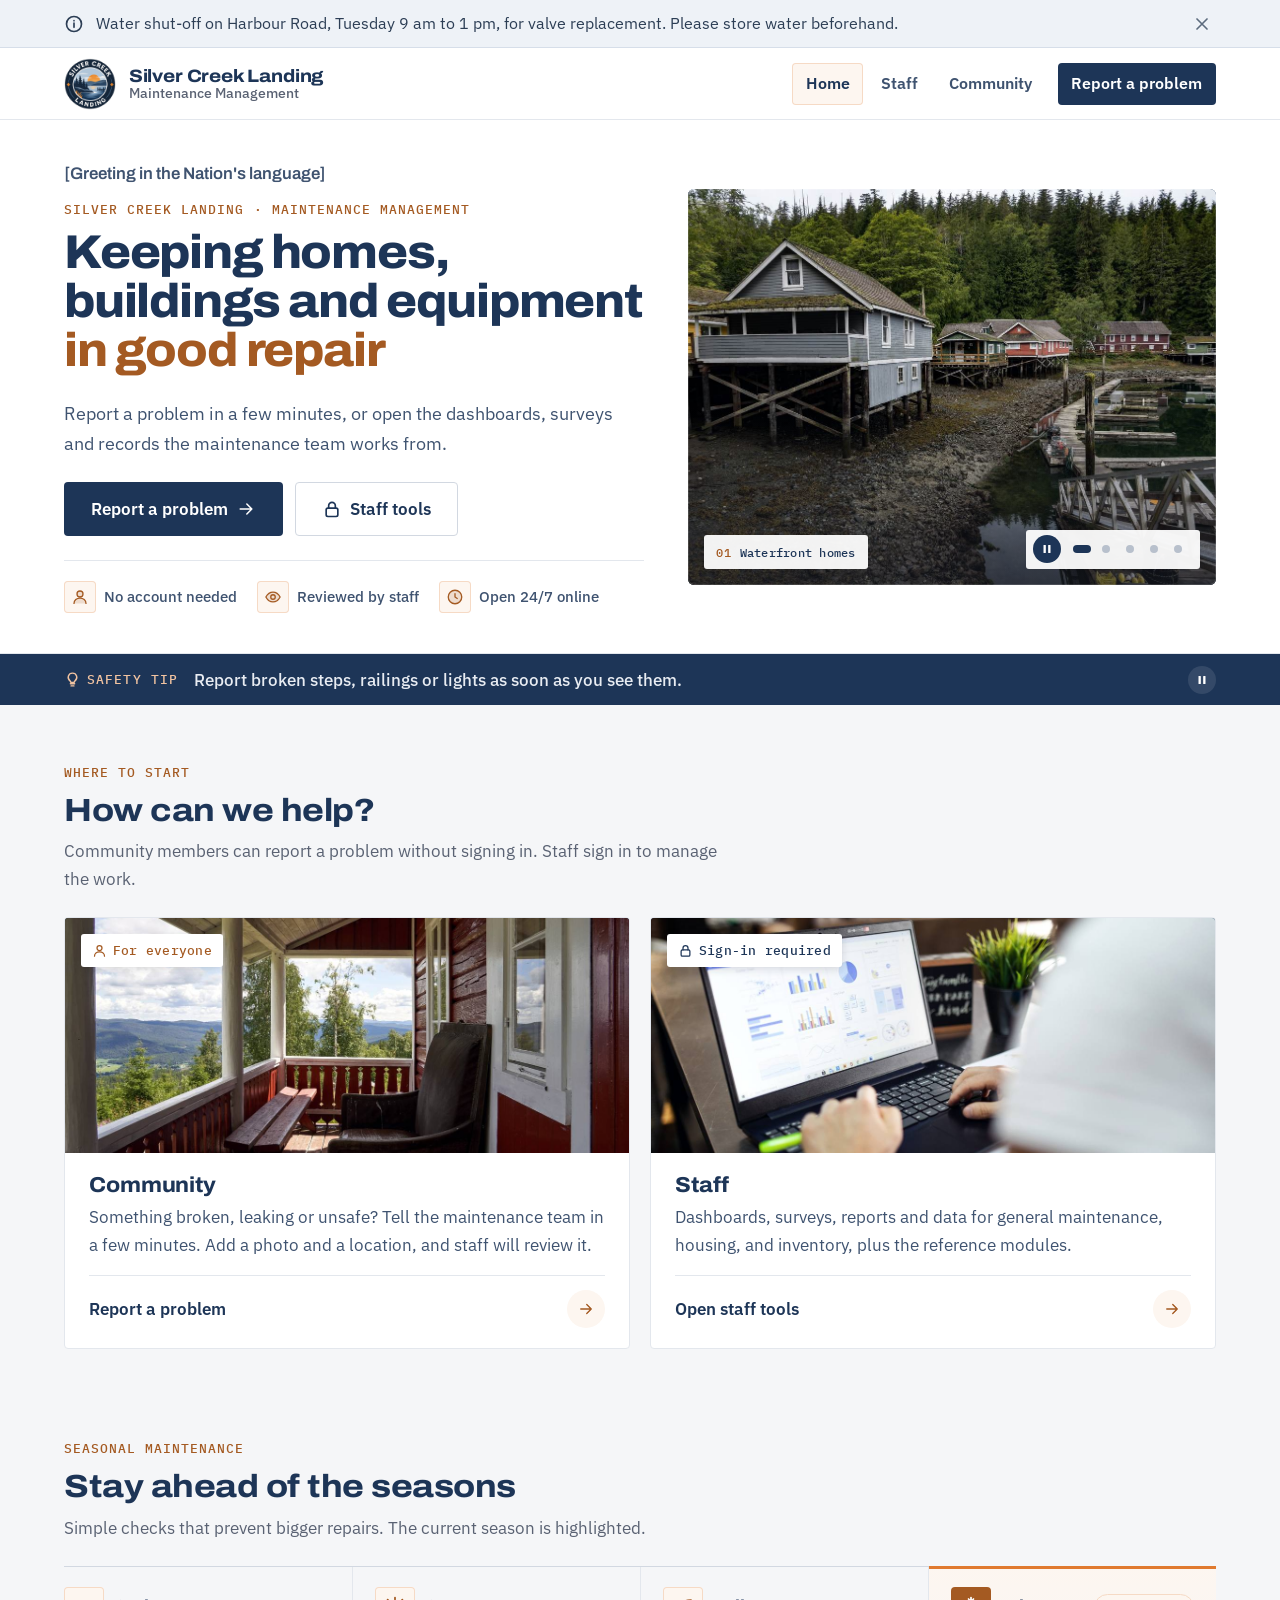
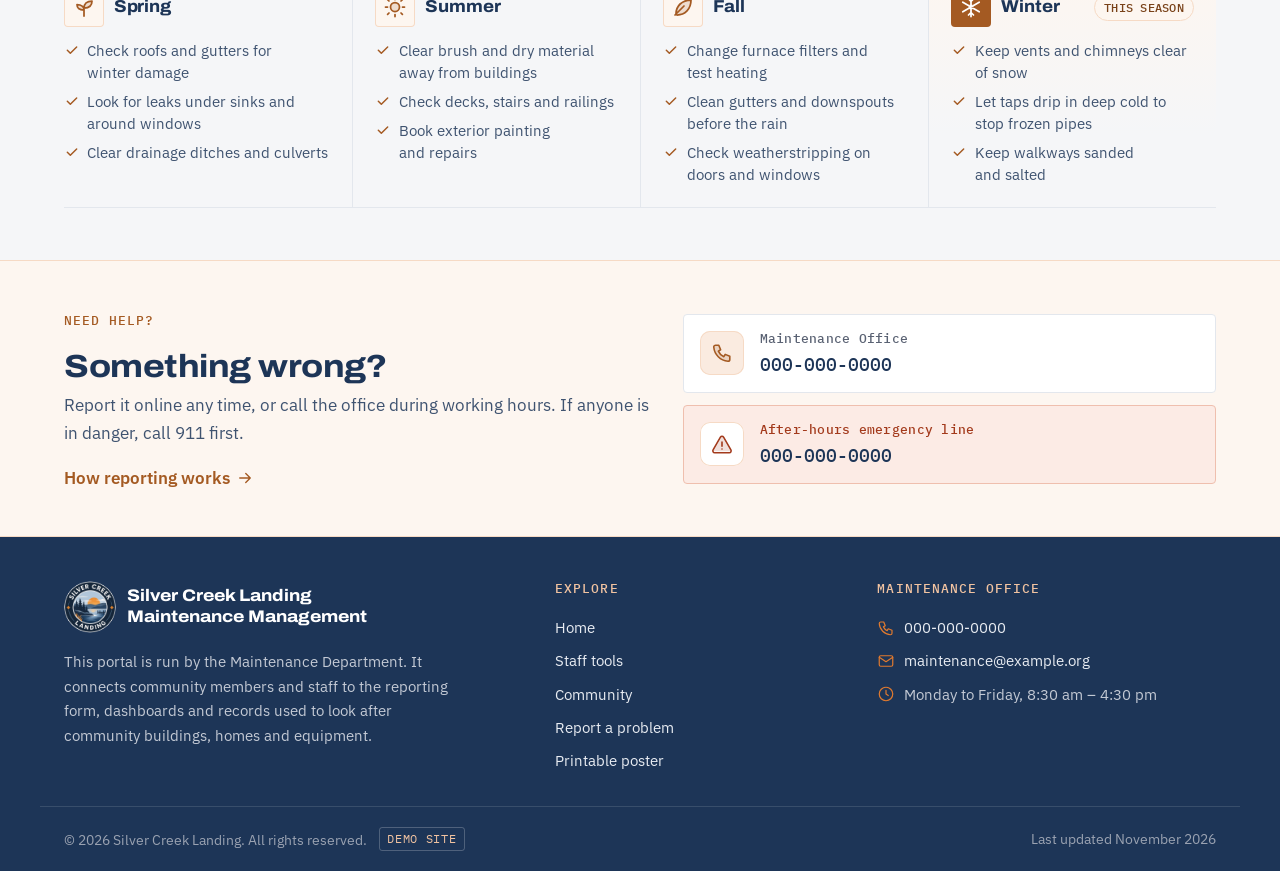
==== commit 0577461d: "Add files via upload" ====
--- a/index.html
+++ b/index.html
@@ -22,7 +22,7 @@
   <meta name="apple-mobile-web-app-capable" content="yes">
   <meta name="apple-mobile-web-app-title" content="Maintenance">
   <link rel="stylesheet" href="css/style.css?v=5">
-  <script src="js/config.js?v=6"></script>
+  <script src="js/config.js?v=7"></script>
   <script src="js/brand.js?v=2"></script>
 </head>
 <body>
--- a/css/style.css
+++ b/css/style.css
@@ -482,3 +482,8 @@
 }
 
 .demo-tag{display:inline-block;margin-left:.75rem;font-family:var(--mono);font-size:.72rem;letter-spacing:.06em;text-transform:uppercase;color:var(--green-light);border:1px solid rgba(255,255,255,.22);padding:.1rem .45rem;border-radius:3px;vertical-align:1px}
+/* Round badge logo */
+.logo-img{height:52px;width:52px;max-width:none;object-fit:contain;border-radius:50%}
+.logo-img.sm{height:52px;width:52px;background:none;padding:0;border-radius:50%}
+.brand{gap:.8rem}
+@media (max-width:640px){.logo-img{height:44px;width:44px}}
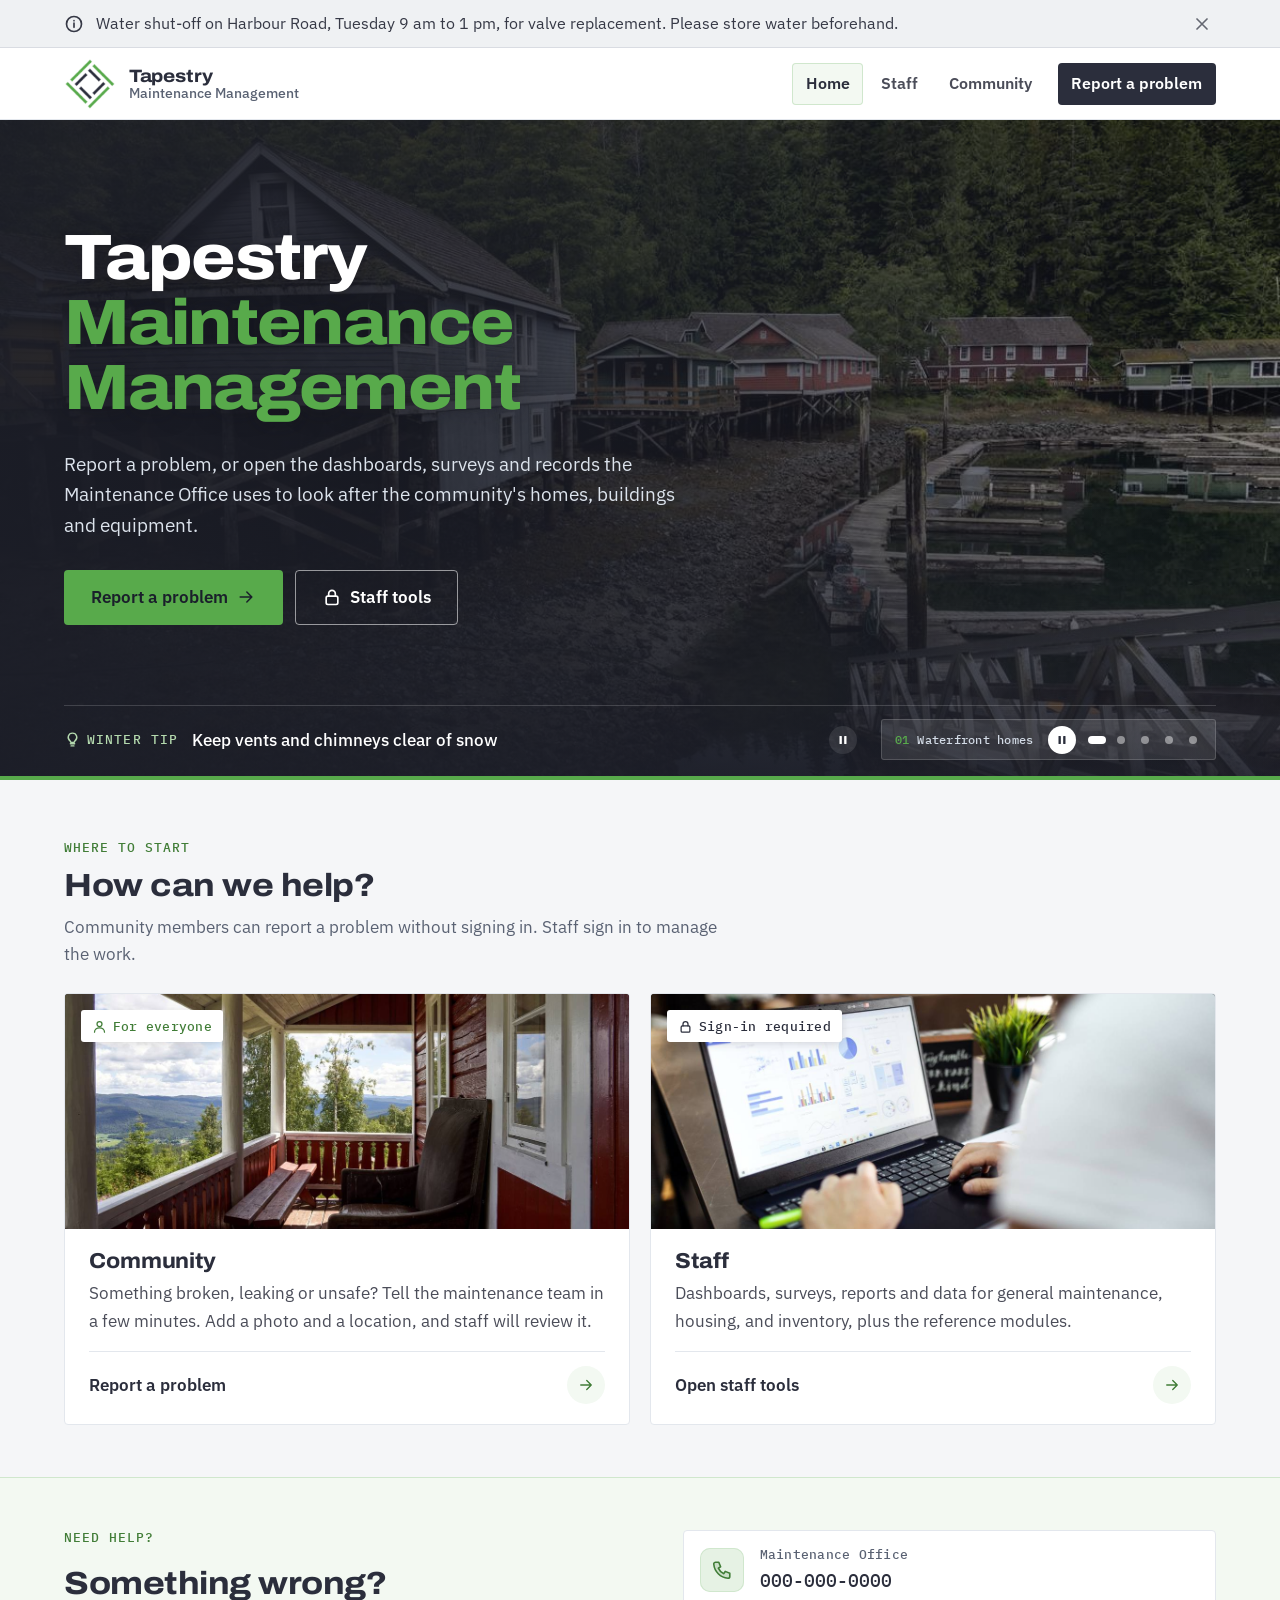
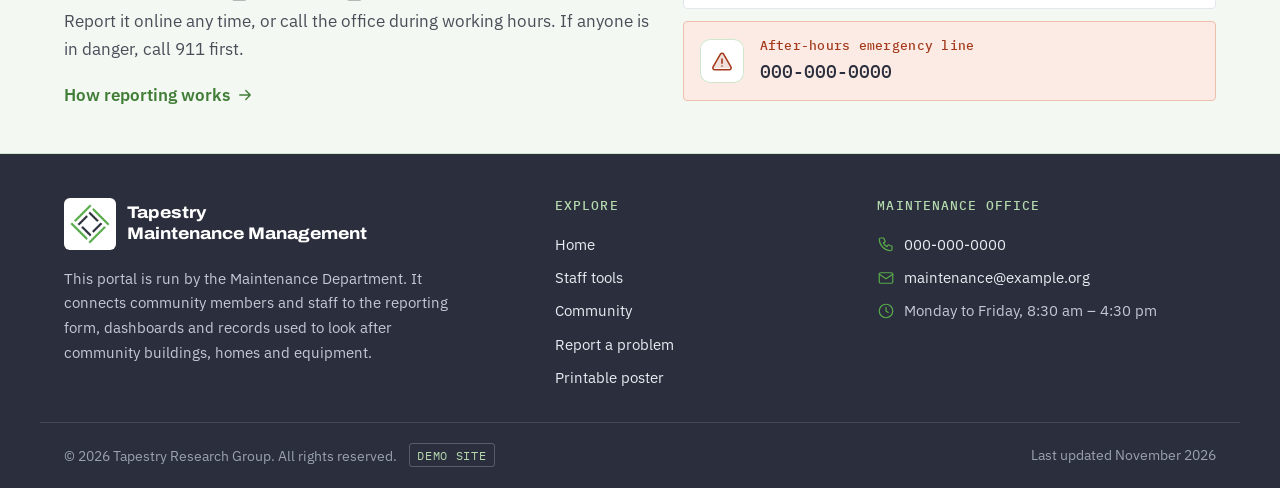
==== commit 3d62791a: "Add files via upload" ====
--- a/index.html
+++ b/index.html
@@ -3,11 +3,11 @@
 <head>
   <meta charset="utf-8">
   <meta name="viewport" content="width=device-width, initial-scale=1">
-  <title>Silver Creek Landing Maintenance Management</title>
+  <title>Tapestry Maintenance Management</title>
   <meta name="description" content="Report a problem, or open the maintenance dashboards, surveys and records.">
-  <meta name="theme-color" content="#1d3557">
+  <meta name="theme-color" content="#2b2e3c">
   <meta property="og:type" content="website">
-  <meta property="og:title" content="Silver Creek Landing Maintenance Management">
+  <meta property="og:title" content="Tapestry Maintenance Management">
   <meta property="og:description" content="Report a problem, or open the maintenance dashboards, surveys and records.">
   <meta property="og:image" content="https://demo.jamesspooner.org/images/og.png">
   <meta property="og:url" content="https://demo.jamesspooner.org/">
@@ -22,7 +22,7 @@
   <meta name="apple-mobile-web-app-capable" content="yes">
   <meta name="apple-mobile-web-app-title" content="Maintenance">
   <link rel="stylesheet" href="css/style.css?v=5">
-  <script src="js/config.js?v=7"></script>
+  <script src="js/config.js?v=11"></script>
   <script src="js/brand.js?v=2"></script>
 </head>
 <body>
@@ -32,7 +32,7 @@
 </div>
 <header class="site-header">
   <div class="header-inner">
-    <a class="brand" href="index.html"><span class="logo-slot" data-logo><span>Nation's<br>logo</span></span><span class="brand-text"><strong data-site="community">Silver Creek Landing</strong><small data-site="siteName">Maintenance Management</small></span></a>
+    <a class="brand" href="index.html"><span class="logo-slot" data-logo><span>Nation's<br>logo</span></span><span class="brand-text"><strong data-site="community">Tapestry</strong><small data-site="siteName">Maintenance Management</small></span></a>
     <nav class="nav" id="site-nav" aria-label="Main">
       <a href="index.html" aria-current="page">Home</a><a href="staff.html">Staff</a><a href="community.html">Community</a>
       <a class="nav-report" href="community.html">Report a problem</a>
@@ -41,27 +41,22 @@
   </div>
 </header>
 <main id="main">
-<section class="hero">
-  <div class="wrap hero-grid">
-    <div>
-      <p class="greeting" data-site="greeting" data-optional="greeting"></p>
-      <p class="kicker hero-kicker"><span data-site="community">Silver Creek Landing</span><span class="sep"> · </span><span data-site="siteName">Maintenance Management</span></p>
-      <h1>Keeping homes, buildings and equipment <span class="accent">in good repair</span></h1>
-      <p class="lead">Report a problem in a few minutes, or open the dashboards, surveys and records the maintenance team works from.</p>
-      <div class="hero-actions">
-        <a class="btn btn-lg" href="community.html">Report a problem <svg class="icon" viewBox="0 0 24 24" width="18" height="18" fill="none" stroke="currentColor" stroke-width="1.8" stroke-linecap="round" stroke-linejoin="round" aria-hidden="true"><path d="M5 12h14M13 6l6 6-6 6"/></svg></a>
-        <a class="btn btn-outline btn-lg" href="staff.html"><svg class="icon" viewBox="0 0 24 24" width="16" height="16" fill="none" stroke="currentColor" stroke-width="2" stroke-linecap="round" stroke-linejoin="round" aria-hidden="true"><rect x="5" y="11" width="14" height="10" rx="2"/><path d="M8 11V8a4 4 0 0 1 8 0v3"/></svg> Staff tools</a>
-      </div>
-      <ul class="hero-meta">
-        <li><span class="mi"><svg class="icon duo" viewBox="0 0 24 24" width="18" height="18" fill="none" stroke="currentColor" stroke-width="1.75" stroke-linecap="round" stroke-linejoin="round" aria-hidden="true"><g class="duo-fill" fill="currentColor" stroke="none"><circle cx="12" cy="8" r="4"/><path d="M4 20.5c0-4.1 3.6-7 8-7s8 2.9 8 7z"/></g><circle cx="12" cy="8" r="4"/><path d="M4 20.5c0-4.1 3.6-7 8-7s8 2.9 8 7"/></svg></span>No account needed</li>
-        <li><span class="mi"><svg class="icon duo" viewBox="0 0 24 24" width="18" height="18" fill="none" stroke="currentColor" stroke-width="1.75" stroke-linecap="round" stroke-linejoin="round" aria-hidden="true"><g class="duo-fill" fill="currentColor" stroke="none"><path d="M2.5 12S6 5.5 12 5.5 21.5 12 21.5 12 18 18.5 12 18.5 2.5 12 2.5 12z"/></g><path d="M2.5 12S6 5.5 12 5.5 21.5 12 21.5 12 18 18.5 12 18.5 2.5 12 2.5 12z"/><circle cx="12" cy="12" r="3"/></svg></span>Reviewed by staff</li>
-        <li><span class="mi"><svg class="icon duo" viewBox="0 0 24 24" width="18" height="18" fill="none" stroke="currentColor" stroke-width="1.75" stroke-linecap="round" stroke-linejoin="round" aria-hidden="true"><g class="duo-fill" fill="currentColor" stroke="none"><circle cx="12" cy="12" r="9"/></g><circle cx="12" cy="12" r="9"/><path d="M12 7.5V12l3 2"/></svg></span>Open 24/7 online</li>
-      </ul>
+<section class="hero-full">
+  <div class="hero-bg" aria-hidden="true"><img class="slide" data-photo="hero-1" src="images/hero-1.jpg" alt="" width="1200" height="800" fetchpriority="high"><img class="slide" data-photo="hero-2" data-src="images/hero-2.jpg" alt="" width="1200" height="800"><img class="slide" data-photo="hero-3" data-src="images/hero-3.jpg" alt="" width="1200" height="800"><img class="slide" data-photo="hero-4" data-src="images/hero-4.jpg" alt="" width="1200" height="800"><img class="slide" data-photo="hero-5" data-src="images/hero-5.jpg" alt="" width="1200" height="800"></div>
+  <div class="wrap hero-inner">
+    <p class="greeting" data-site="greeting" data-optional="greeting"></p>
+    <h1><span data-site="community">Tapestry</span> <span class="accent" data-site="siteName">Maintenance Management</span></h1>
+    <p class="lead">Report a problem, or open the dashboards, surveys and records the Maintenance Office uses to look after the community's homes, buildings and equipment.</p>
+    <div class="hero-actions">
+      <a class="btn btn-lg btn-hero" href="community.html">Report a problem <svg class="icon" viewBox="0 0 24 24" width="18" height="18" fill="none" stroke="currentColor" stroke-width="1.8" stroke-linecap="round" stroke-linejoin="round" aria-hidden="true"><path d="M5 12h14M13 6l6 6-6 6"/></svg></a>
+      <a class="btn btn-lg btn-ghost" href="staff.html"><svg class="icon" viewBox="0 0 24 24" width="16" height="16" fill="none" stroke="currentColor" stroke-width="2" stroke-linecap="round" stroke-linejoin="round" aria-hidden="true"><rect x="5" y="11" width="14" height="10" rx="2"/><path d="M8 11V8a4 4 0 0 1 8 0v3"/></svg> Staff tools</a>
     </div>
-    <div class="hero-photo"><img class="slide" data-photo="hero-1" src="images/hero-1.jpg" alt="" width="1200" height="800" fetchpriority="high"><img class="slide" data-photo="hero-2" data-src="images/hero-2.jpg" alt="" width="1200" height="800"><img class="slide" data-photo="hero-3" data-src="images/hero-3.jpg" alt="" width="1200" height="800"><img class="slide" data-photo="hero-4" data-src="images/hero-4.jpg" alt="" width="1200" height="800"><img class="slide" data-photo="hero-5" data-src="images/hero-5.jpg" alt="" width="1200" height="800"><div class="slide-ctrl"><button class="slide-pause" type="button"></button><span class="slide-dots"></span></div><span class="photo-tag photo-cap"></span></div>
+  </div>
+  <div class="wrap hero-foot">
+    <div class="ticker"><span class="ticker-label"><svg class="icon" viewBox="0 0 24 24" width="17" height="17" fill="none" stroke="currentColor" stroke-width="2" stroke-linecap="round" stroke-linejoin="round" aria-hidden="true"><path d="M9 18h6M10 21h4M12 3a6 6 0 0 0-3.5 10.9c.6.5 1 1.2 1 2.1h5c0-.9.4-1.6 1-2.1A6 6 0 0 0 12 3z"/></svg><span class="lbl">Safety tip</span></span><span class="ticker-text"></span><button class="ticker-pause" type="button"></button></div>
+    <div class="slide-ctrl"><span class="photo-cap hero-cap"></span><button class="slide-pause" type="button"></button><span class="slide-dots"></span></div>
   </div>
 </section>
-<div class="tipbar"><div class="wrap ticker"><span class="ticker-label"><svg class="icon" viewBox="0 0 24 24" width="17" height="17" fill="none" stroke="currentColor" stroke-width="2" stroke-linecap="round" stroke-linejoin="round" aria-hidden="true"><path d="M9 18h6M10 21h4M12 3a6 6 0 0 0-3.5 10.9c.6.5 1 1.2 1 2.1h5c0-.9.4-1.6 1-2.1A6 6 0 0 0 12 3z"/></svg> Safety tip</span><span class="ticker-text"></span><button class="ticker-pause" type="button"></button></div></div>
 
 <section class="section">
   <div class="wrap">
@@ -90,16 +85,6 @@
     </div>
   </div>
 </section>
-<section class="section tight">
-  <div class="wrap">
-    <div class="section-head">
-      <p class="kicker">Seasonal maintenance</p>
-      <h2>Stay ahead of the seasons</h2>
-      <p>Simple checks that prevent bigger repairs. The current season is highlighted.</p>
-    </div>
-    <div class="season-grid" id="seasons"></div>
-  </div>
-</section>
 <section class="section contact-section">
   <div class="wrap">
     <div class="contact-panel" data-reveal>
@@ -120,7 +105,7 @@
 <footer class="site-footer">
   <div class="wrap footer-grid">
     <div class="footer-about">
-      <div class="footer-brand"><span class="logo-slot sm" data-logo><span>Nation's<br>logo</span></span><strong><span data-site="community">Silver Creek Landing</span><br><span data-site="siteName">Maintenance Management</span></strong></div>
+      <div class="footer-brand"><span class="logo-slot sm" data-logo><span>Nation's<br>logo</span></span><strong><span data-site="community">Tapestry</span><br><span data-site="siteName">Maintenance Management</span></strong></div>
       <p data-site="about">About this portal.</p>
     </div>
     <nav class="footer-nav" aria-label="Footer">
@@ -139,10 +124,10 @@
     </div>
   </div>
   <div class="wrap footer-base">
-    <span>&copy; <span data-year>2026</span> <span data-site="nation">Silver Creek Landing</span>. All rights reserved.</span>
+    <span>&copy; <span data-year>2026</span> <span data-site="nation">Tapestry Research Group</span>. All rights reserved.</span>
     <span>Last updated <span data-site="lastUpdated">2026</span></span>
   </div>
 </footer>
-<script src="js/main.js?v=6"></script>
+<script src="js/main.js?v=7"></script>
 </body>
 </html>
--- a/css/style.css
+++ b/css/style.css
@@ -1,13 +1,13 @@
 /* Maintenance Management portal
-   Palette: navy + amber by default. Set brand.primary and brand.accent in js/config.js to change it. */
+   Palette: Tapestry slate + green by default. Set brand.primary and brand.accent in js/config.js to change it. */
 :root{
-  --navy:#1d3557; --navy-2:#2b4161; --navy-soft:#3f5370;
+  --navy:#2b2e3c; --navy-2:#383b48; --navy-soft:#4b4d59;
   /* Brand colours. These defaults are overwritten by brand.accent and brand.primary in js/config.js */
-  --navy-hover:#344968;
-  --green:#e07a2f; --green-deep:#a45a22; --green-hover:#914f1e; --green-ink:#794219;
-  --green-tint:#faebe0; --green-mist:#fdf6f0; --green-line:#f6dac5; --green-light:#f1c3a1; --green-glow:rgba(164,90,34,.35);
+  --navy-hover:#404350;
+  --green:#58aa4b; --green-deep:#417d37; --green-hover:#396e30; --green-ink:#2f5c28;
+  --green-tint:#e6f2e4; --green-mist:#f3f9f2; --green-line:#d0e7cd; --green-light:#b4d9ae; --green-glow:rgba(65,125,55,.35);
   --bg:#f5f6f8; --surface:#ffffff; --ink:#1a1f2b; --muted:#5a6273; --line:#e3e7ed; --line-2:#d2d8e1;
-  --info:#2c3e55; --info-bg:#eef2f7; --info-line:#d6dee9;
+  --info:#363946; --info-bg:#eff1f3; --info-line:#d9dce2;
   --amber:#8a5a00; --amber-bg:#fff4dc; --amber-line:#f0d08a;
   --red:#a33a1c; --red-bg:#fcebe5; --red-line:#efbfae;
   --head:"Archivo","Arial Narrow",system-ui,sans-serif;
@@ -487,3 +487,49 @@
 .logo-img.sm{height:52px;width:52px;background:none;padding:0;border-radius:50%}
 .brand{gap:.8rem}
 @media (max-width:640px){.logo-img{height:44px;width:44px}}
+
+/* ---- Full-bleed hero (matches the Hartley Bay site): photo slideshow behind, text over a navy wash ---- */
+.hero-full{position:relative;isolation:isolate;min-height:min(80vh,660px);display:flex;flex-direction:column;background:var(--navy);color:#fff;overflow:hidden;border-bottom:4px solid var(--green)}
+.hero-bg{position:absolute;inset:0;z-index:-1}
+.hero-bg .slide{position:absolute;inset:0;width:100%;height:100%;object-fit:cover;opacity:0;transform:scale(1.05);transition:opacity 1.6s ease-in-out,transform 9s linear}
+.hero-bg .slide.active{opacity:1;transform:scale(1)}
+.hero-bg::after{content:"";position:absolute;inset:0;background:linear-gradient(90deg,rgba(28,30,40,.94) 0%,rgba(28,30,40,.8) 42%,rgba(28,30,40,.35) 100%),linear-gradient(to top,rgba(28,30,40,.85),transparent 45%)}
+.hero-inner{flex:1;display:flex;flex-direction:column;justify-content:center;padding-top:4rem;padding-bottom:2.5rem}
+.hero-full .greeting{color:var(--green-light);margin-bottom:.4rem}
+.hero-full h1{color:#fff;font-size:clamp(2.5rem,5.2vw,4rem);line-height:1.02;max-width:12em;margin:0 0 .45em;text-wrap:balance;text-shadow:0 2px 24px rgba(14,15,20,.35)}
+.hero-full h1 .accent{display:block;color:var(--green)}
+.hero-full .lead{color:#dce3ec;font-size:1.18rem;line-height:1.6;max-width:36em;margin:0 0 1.9rem}
+.btn-hero{background:var(--green);color:var(--ink)}
+.btn-hero:hover{background:var(--green-light);color:var(--ink)}
+.btn-ghost{background:transparent;color:#fff;border-color:rgba(255,255,255,.55)}
+.btn-ghost:hover{background:rgba(255,255,255,.1);border-color:#fff}
+.hero-foot{display:flex;align-items:center;justify-content:space-between;gap:1.5rem;padding-top:.9rem;padding-bottom:1rem;border-top:1px solid rgba(255,255,255,.16)}
+.hero-full .ticker{display:flex;align-items:center;gap:.9rem;flex:1;min-width:0}
+.hero-full .ticker-label{color:var(--green-light);white-space:nowrap}
+.hero-full .ticker-text{color:#fff;flex:1;min-width:0}
+.hero-full .slide-ctrl{position:static;flex:none;background:rgba(255,255,255,.1);border:1px solid rgba(255,255,255,.16);box-shadow:none}
+.hero-full .slide-pause{background:#fff;color:var(--navy)}
+.hero-full .dot::before{background:rgba(255,255,255,.45)}
+.hero-full .dot[aria-current="true"]::before{background:#fff}
+.hero-full .hero-cap{position:static;display:inline-flex;align-items:center;gap:.5rem;background:none;padding:0 .3rem 0 .4rem;color:#d3dbe6;white-space:nowrap}
+.hero-full .hero-cap .cap-n{color:var(--green)}
+@media (max-width:980px){ .hero-full{min-height:540px} }
+@media (max-width:640px){
+  .hero-full{min-height:0}
+  .hero-inner{padding-top:3rem;padding-bottom:2rem}
+  .hero-full h1{font-size:2.3rem}
+  .hero-full .lead{font-size:1.05rem}
+  .hero-full .hero-actions .btn{flex:1 1 100%}
+  .hero-foot{flex-direction:column;align-items:stretch;gap:.8rem}
+  .hero-full .ticker{flex-wrap:wrap;gap:.35rem .8rem}
+  .hero-full .ticker-text{flex-basis:100%;order:3}
+  .hero-full .slide-ctrl{align-self:flex-start}
+  .hero-full .hero-cap{display:none}
+}
+@media print{ .hero-full{min-height:0;color:#000;background:none} .hero-bg,.hero-foot{display:none} .hero-full h1{color:#000;text-shadow:none} }
+
+/* Tapestry logo is dark, so it sits on a white tile on the navy footer and poster */
+.logo-img{border-radius:0}
+.logo-img.sm{background:#fff;padding:5px;border-radius:6px}
+.hero-foot{border-top:0;position:relative}
+.hero-foot::before{content:"";position:absolute;left:1.5rem;right:1.5rem;top:0;height:1px;background:rgba(255,255,255,.16)}
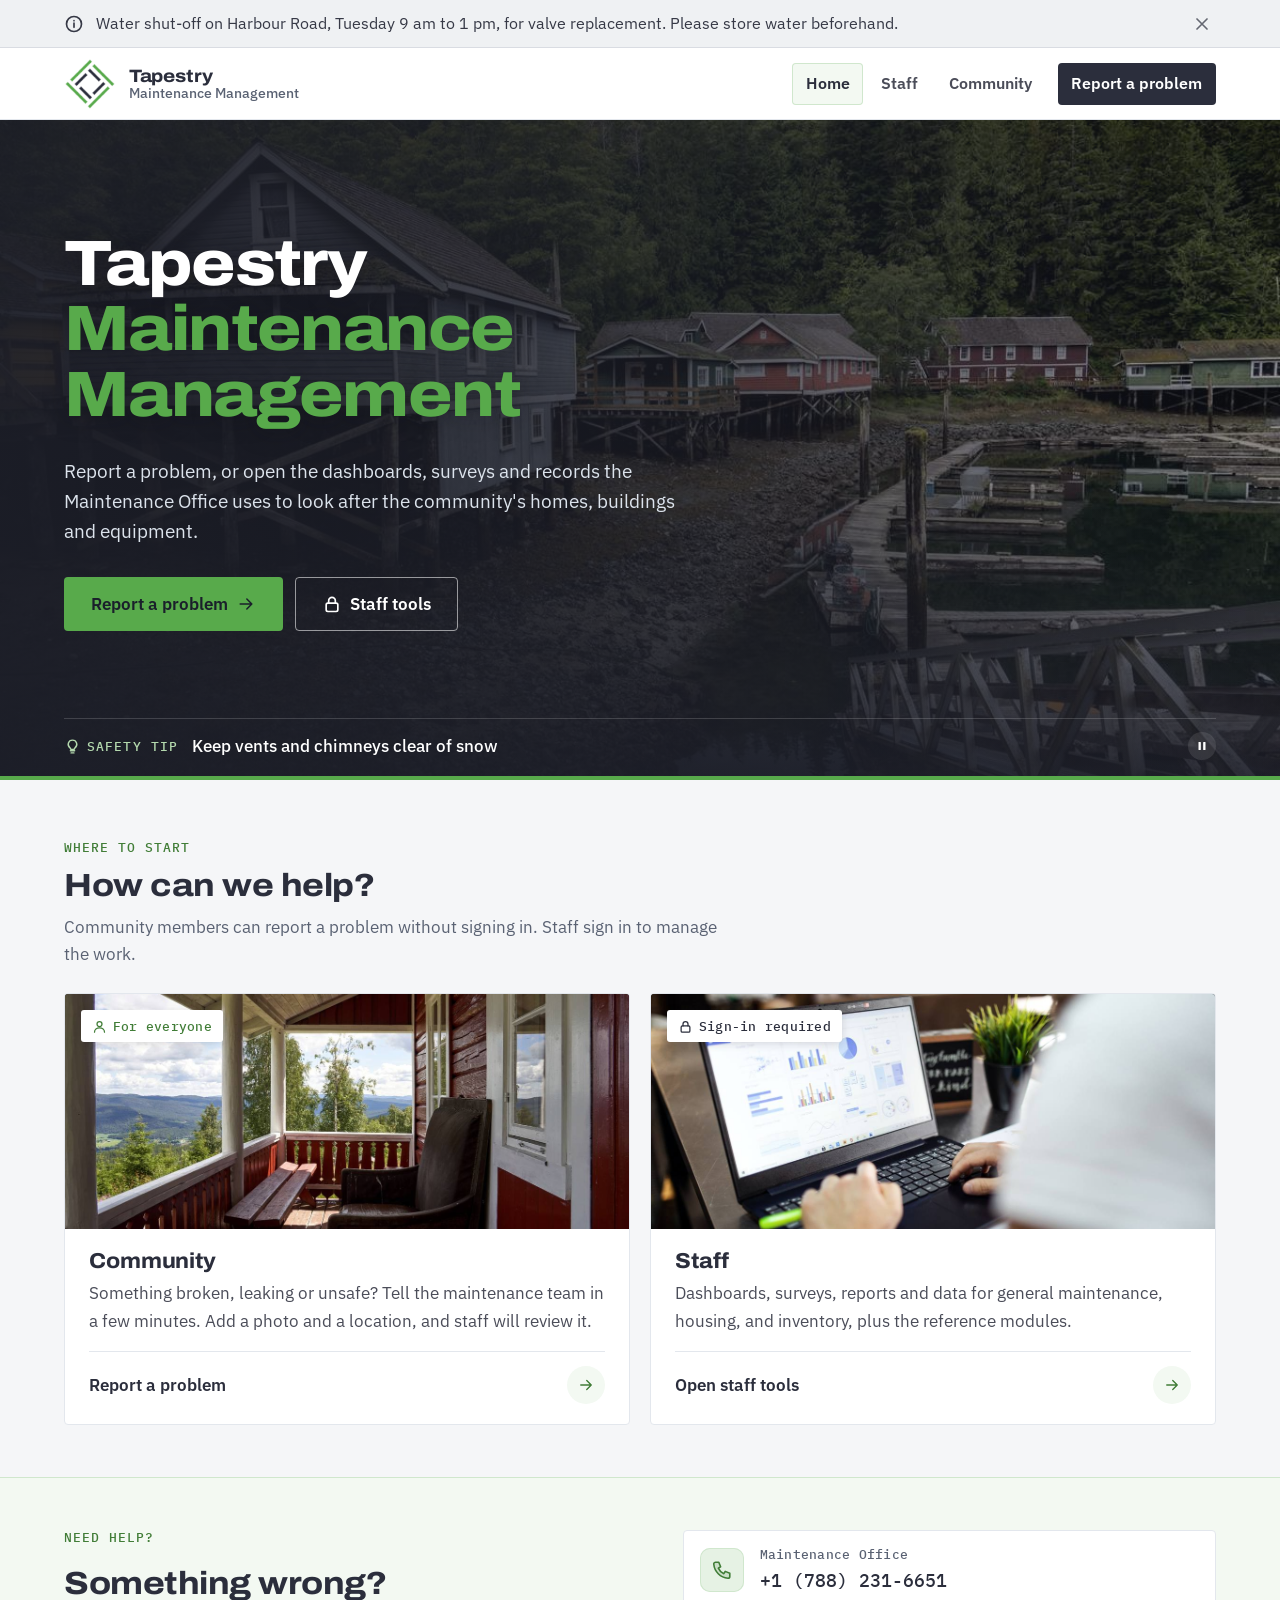
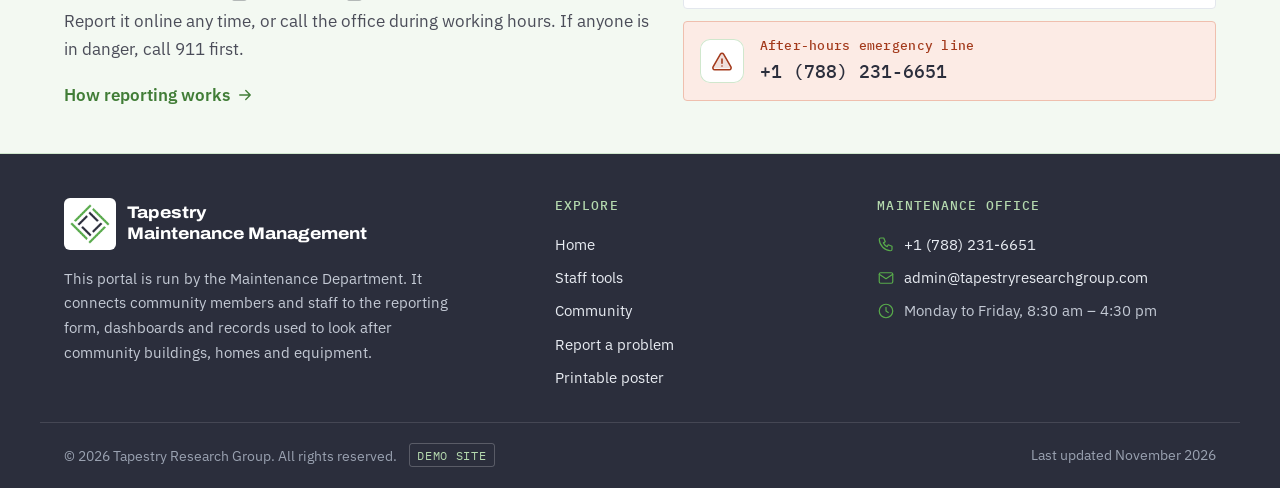
==== commit 96891d9a: "Add files via upload" ====
--- a/index.html
+++ b/index.html
@@ -22,7 +22,7 @@
   <meta name="apple-mobile-web-app-capable" content="yes">
   <meta name="apple-mobile-web-app-title" content="Maintenance">
   <link rel="stylesheet" href="css/style.css?v=5">
-  <script src="js/config.js?v=11"></script>
+  <script src="js/config.js?v=12"></script>
   <script src="js/brand.js?v=2"></script>
 </head>
 <body>
@@ -54,7 +54,6 @@
   </div>
   <div class="wrap hero-foot">
     <div class="ticker"><span class="ticker-label"><svg class="icon" viewBox="0 0 24 24" width="17" height="17" fill="none" stroke="currentColor" stroke-width="2" stroke-linecap="round" stroke-linejoin="round" aria-hidden="true"><path d="M9 18h6M10 21h4M12 3a6 6 0 0 0-3.5 10.9c.6.5 1 1.2 1 2.1h5c0-.9.4-1.6 1-2.1A6 6 0 0 0 12 3z"/></svg><span class="lbl">Safety tip</span></span><span class="ticker-text"></span><button class="ticker-pause" type="button"></button></div>
-    <div class="slide-ctrl"><span class="photo-cap hero-cap"></span><button class="slide-pause" type="button"></button><span class="slide-dots"></span></div>
   </div>
 </section>
 
@@ -128,6 +127,6 @@
     <span>Last updated <span data-site="lastUpdated">2026</span></span>
   </div>
 </footer>
-<script src="js/main.js?v=7"></script>
+<script src="js/main.js?v=8"></script>
 </body>
 </html>
--- a/css/style.css
+++ b/css/style.css
@@ -533,3 +533,7 @@
 .logo-img.sm{background:#fff;padding:5px;border-radius:6px}
 .hero-foot{border-top:0;position:relative}
 .hero-foot::before{content:"";position:absolute;left:1.5rem;right:1.5rem;top:0;height:1px;background:rgba(255,255,255,.16)}
+/* Long email addresses wrap instead of pushing the page wider on phones */
+.call > span:last-child{min-width:0}
+.call b,.mail-text{overflow-wrap:anywhere}
+.footer-contact a{min-width:0}
